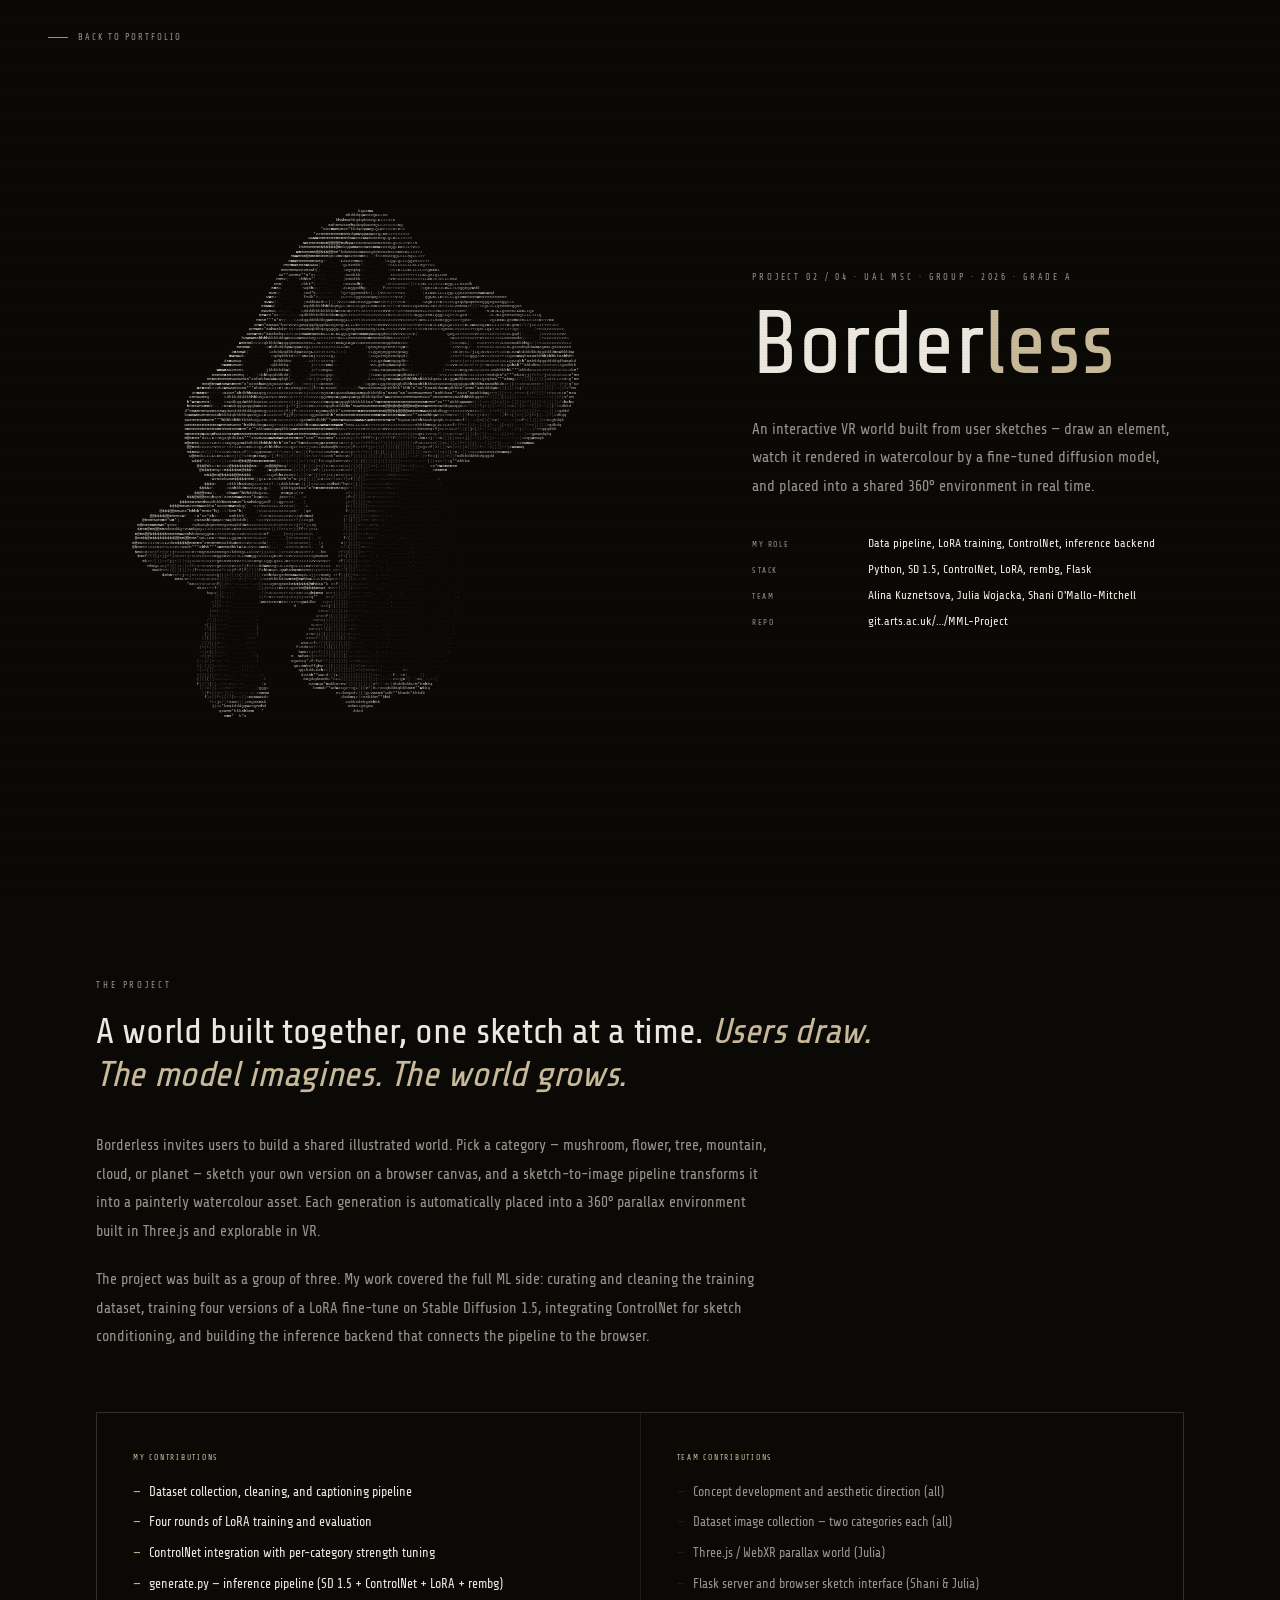
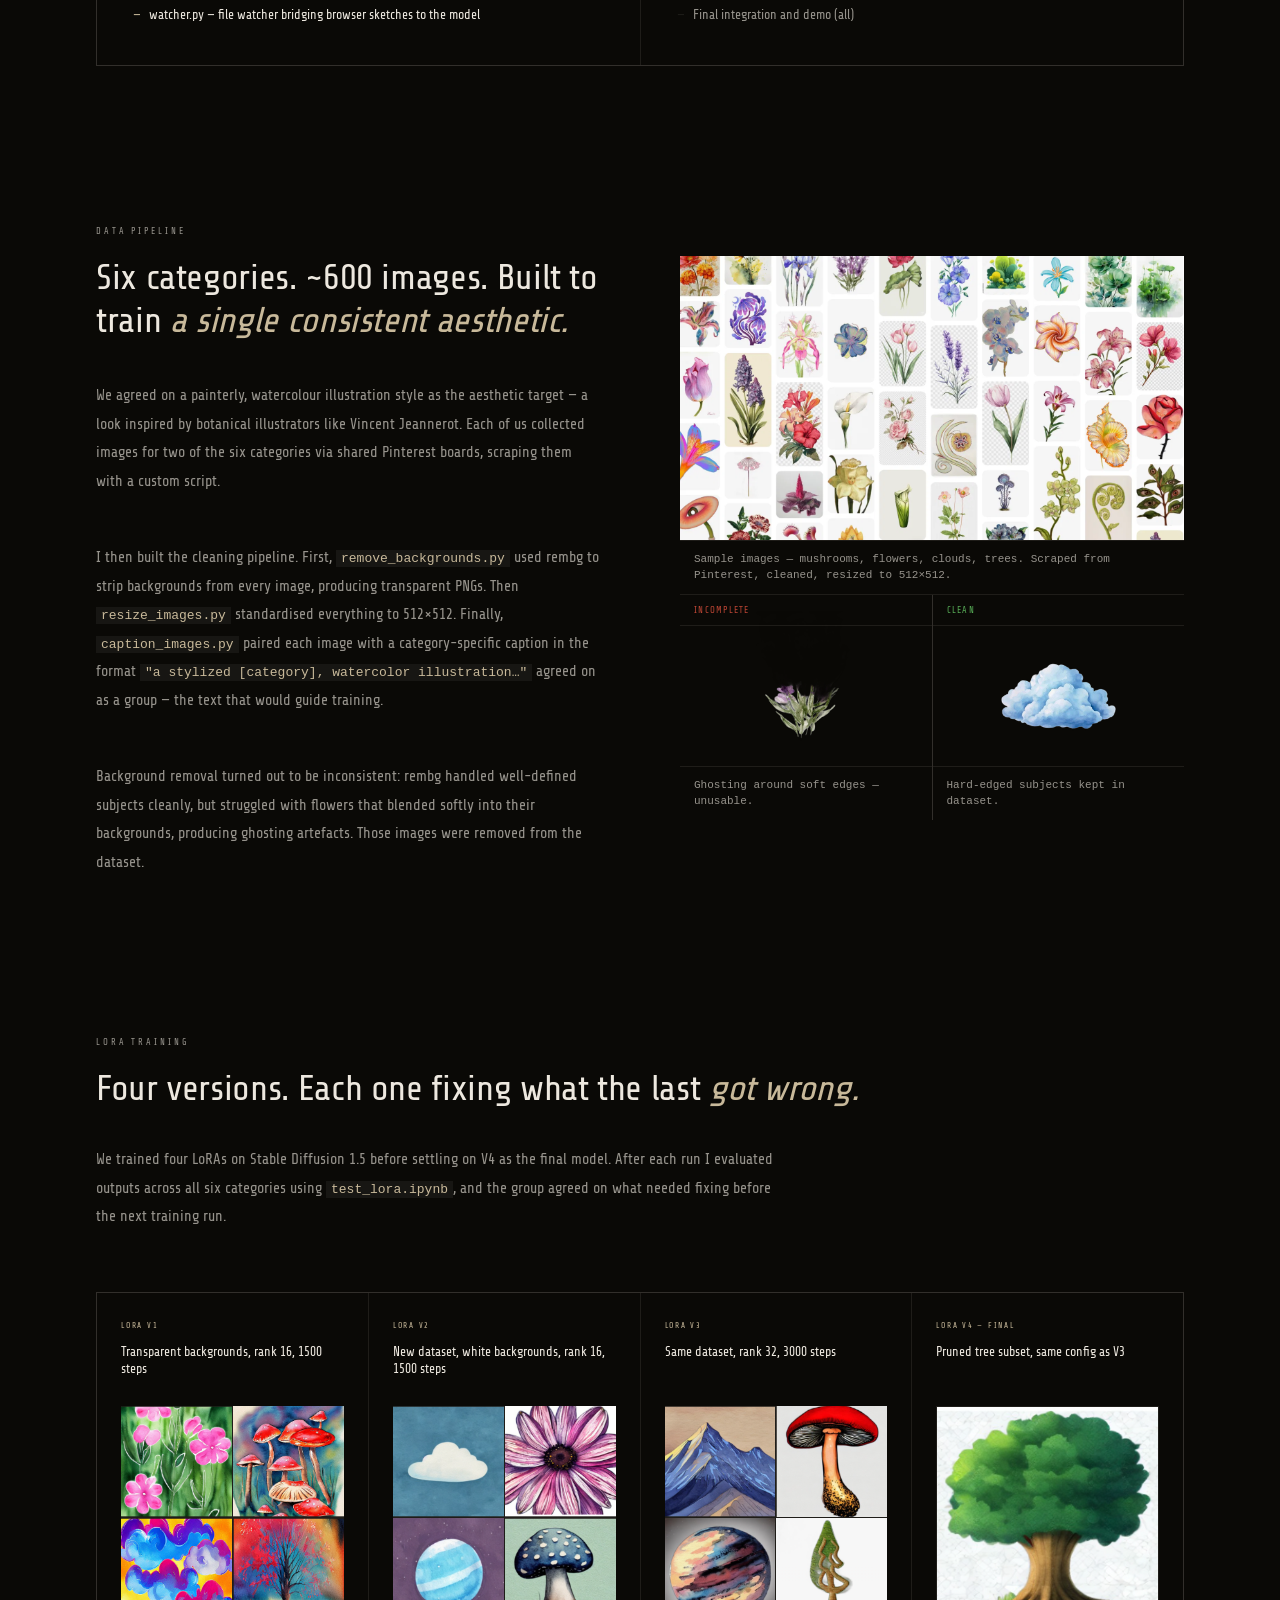
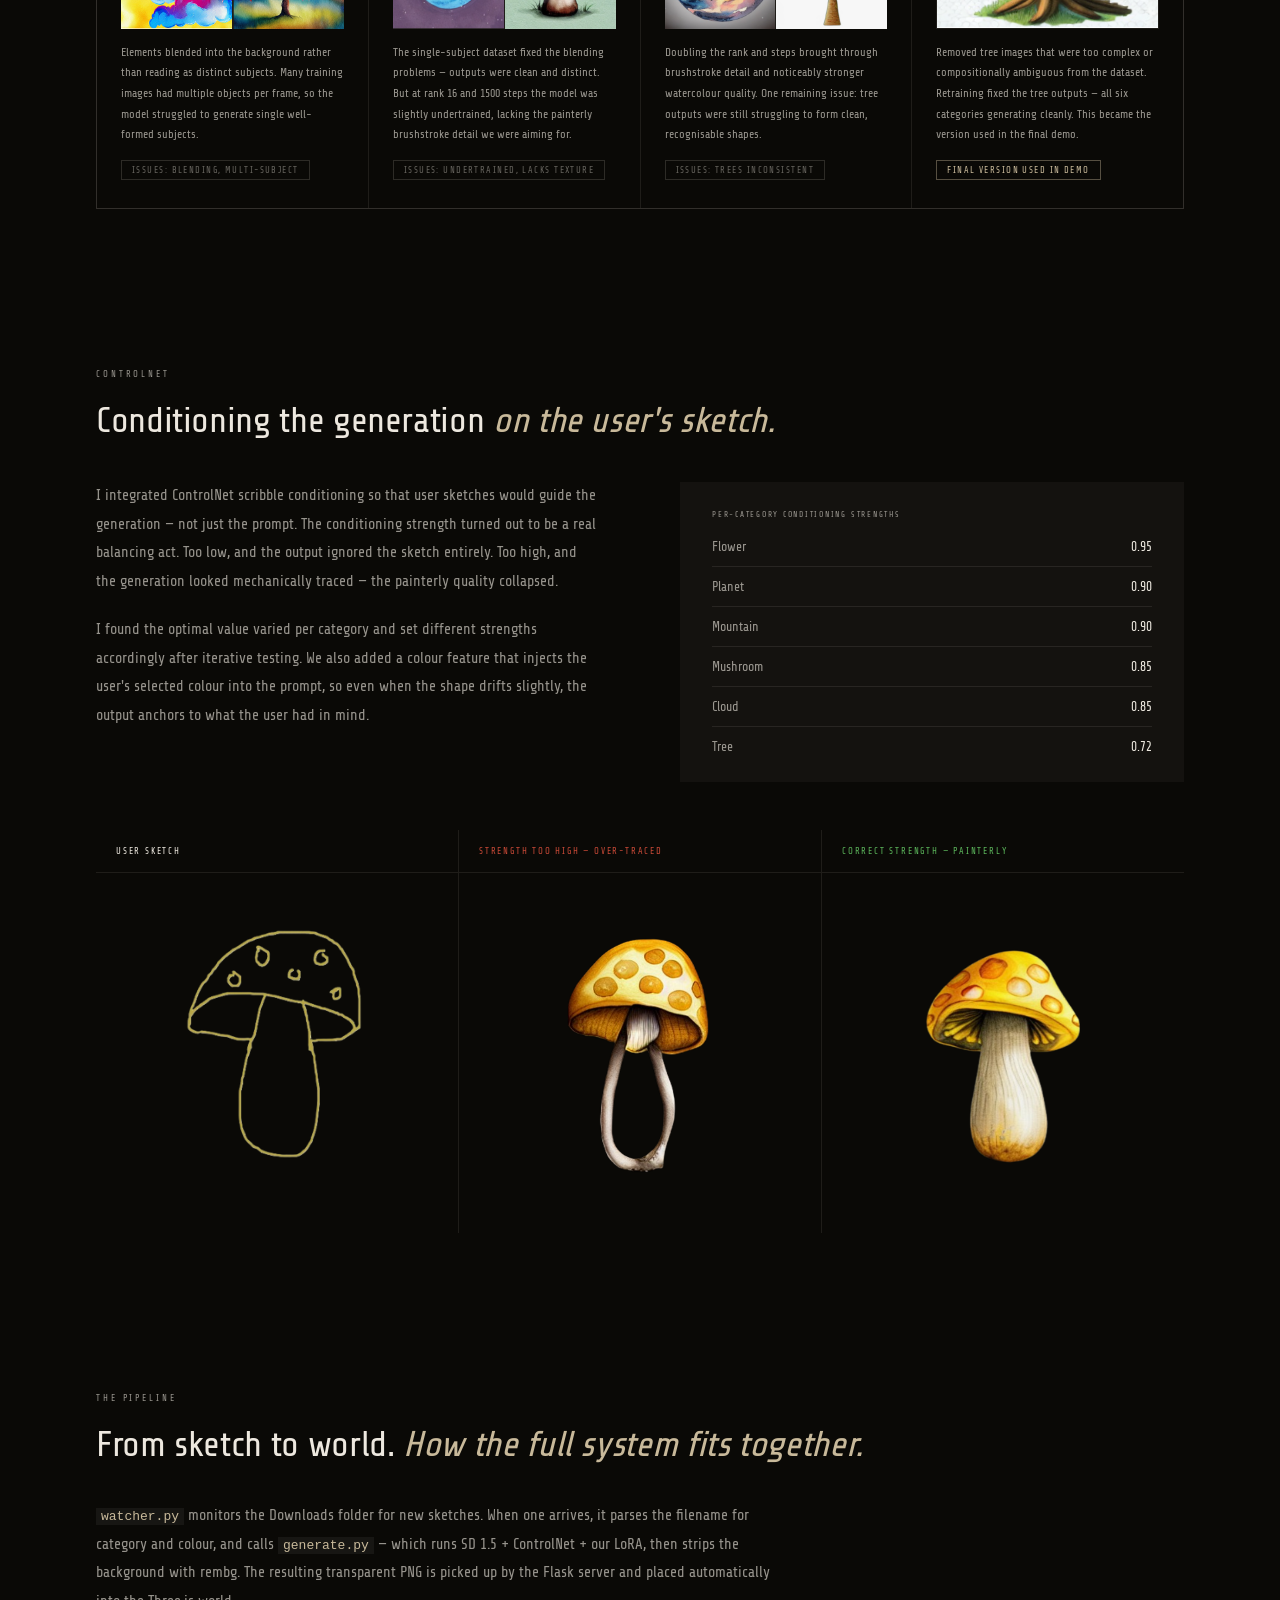
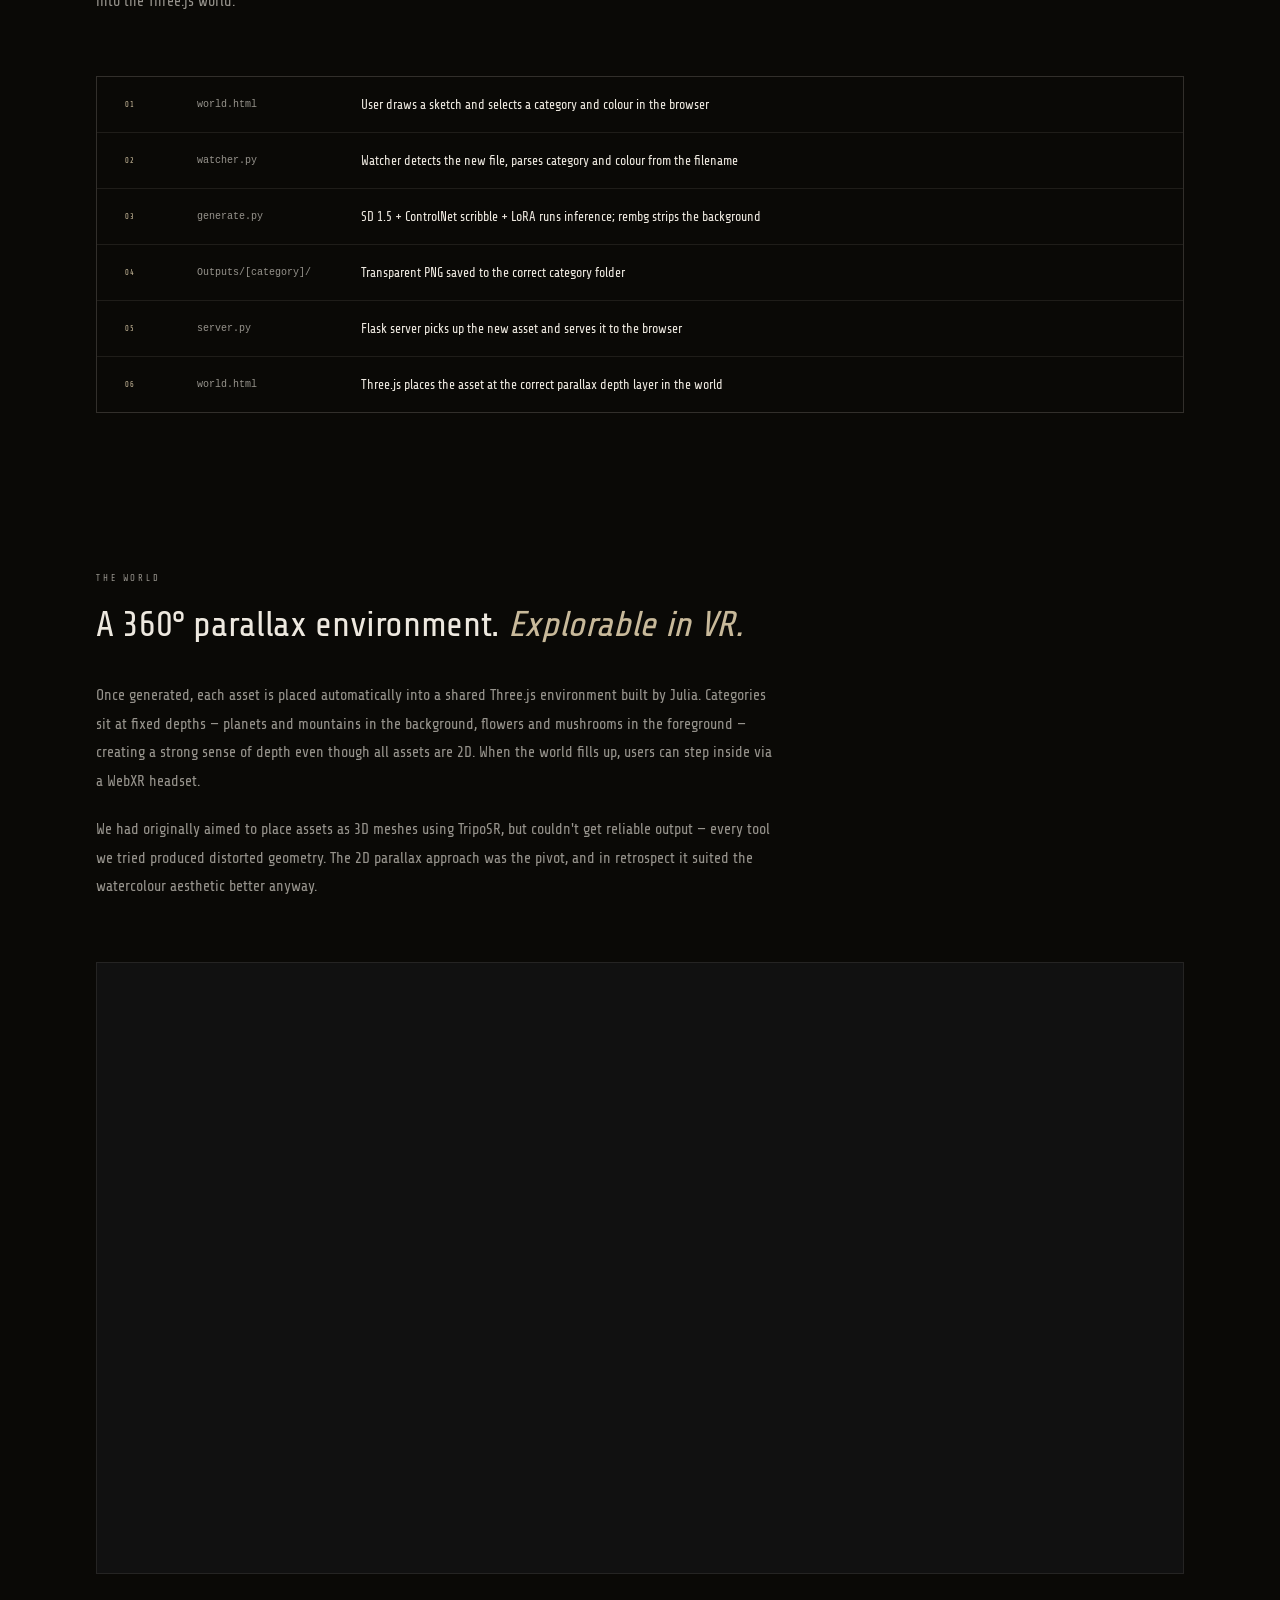
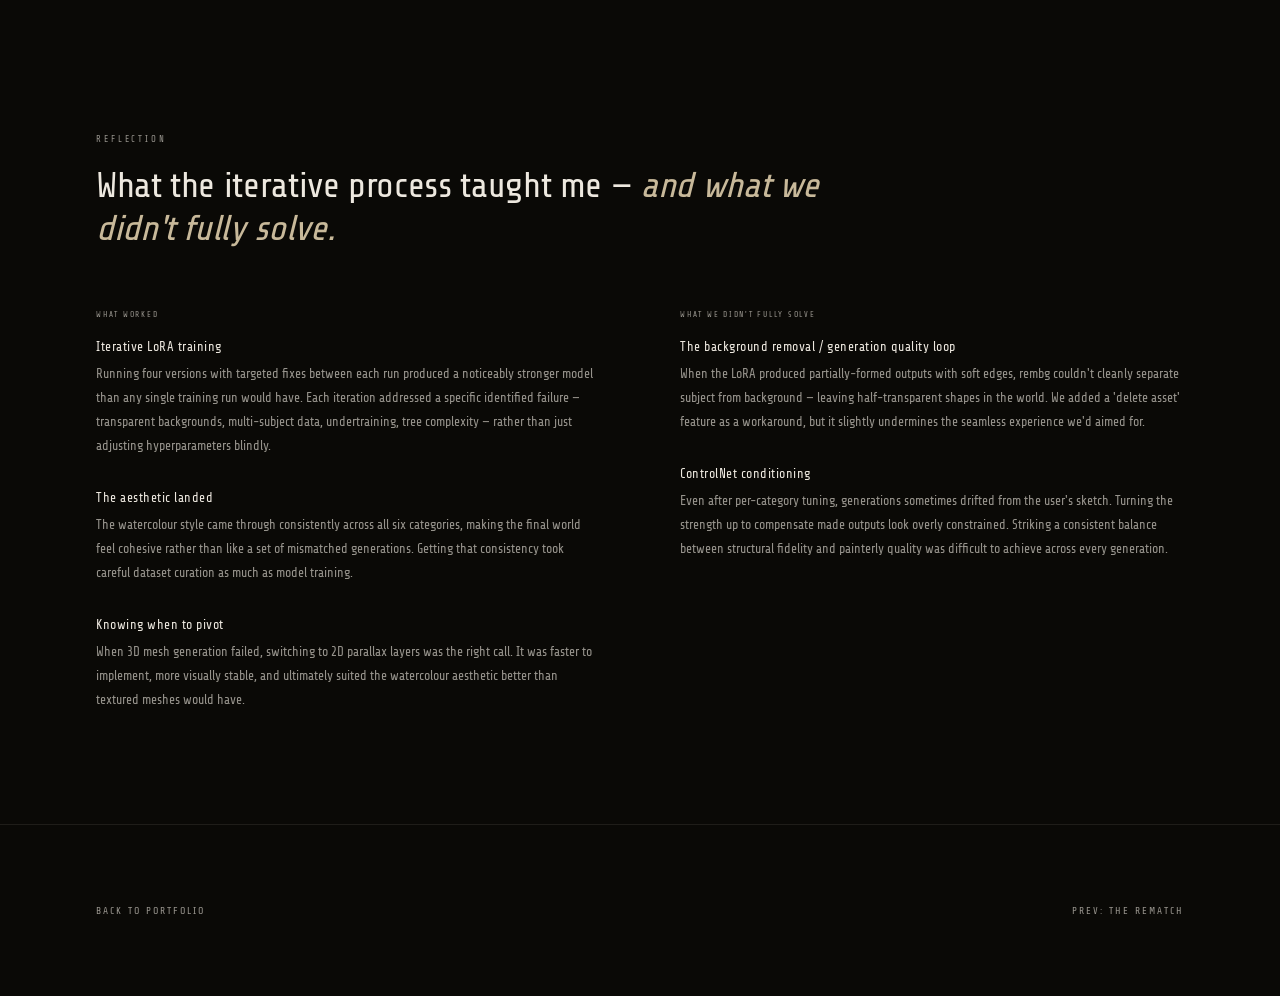
==== borderless/index.html @ 07818f17 "fix midjourney alignment" ====
<!doctype html>
<html lang="en">
<head>
<meta charset="utf-8"/>
<meta name="viewport" content="width=device-width, initial-scale=1"/>
<title>Borderless — Alina Kuznetsova</title>
<link href="https://fonts.googleapis.com/css2?family=Share+Tech&display=swap" rel="stylesheet">
<style>
*,*::before,*::after{box-sizing:border-box;margin:0;padding:0}
:root{
  --bg:#0a0906;--ink:#ede8df;--muted:rgba(237,232,223,0.62);
  --faint:rgba(237,232,223,0.09);--warm:#c8b99a;
  --sans:'Share Tech',sans-serif;--mono:'Courier New',monospace;
}
html,body{width:100%;background:var(--bg);color:var(--ink);font-family:var(--sans);overflow-x:hidden}
body::after{content:"";position:fixed;inset:0;background:repeating-linear-gradient(0deg,transparent,transparent 2px,rgba(0,0,0,0.018) 2px,rgba(0,0,0,0.018) 3px);pointer-events:none;z-index:9999}

a.back{position:fixed;top:32px;left:48px;z-index:100;font-size:9px;letter-spacing:0.22em;text-transform:uppercase;color:var(--muted);text-decoration:none;display:flex;align-items:center;gap:10px;transition:color 0.2s}
a.back::before{content:"";width:20px;height:1px;background:currentColor}
a.back:hover{color:var(--ink)}

/* HERO */
#hero{min-height:100vh;display:grid;grid-template-columns:55% 45%;align-items:center;position:relative;overflow:hidden}
#hero-visual{position:relative;height:100vh;display:flex;align-items:center;justify-content:center;overflow:hidden;-webkit-font-smoothing:none}
#world-wrap{position:relative;will-change:transform}
.ascii-layer{position:absolute;top:0;left:0;white-space:pre;font-family:'Courier New',monospace;font-size:4px;line-height:1.14;letter-spacing:0.02em;pointer-events:none;will-change:transform;-webkit-font-smoothing:none}
.ascii-layer:first-child{position:relative}
#hero-info{padding:0 64px 0 48px}
.eyebrow{font-size:9px;letter-spacing:0.32em;text-transform:uppercase;color:var(--muted);margin-bottom:20px}
#hero-info h1{font-size:clamp(52px,7vw,96px);font-weight:400;line-height:0.95;letter-spacing:-0.01em;margin-bottom:28px}
#hero-info h1 em{font-style:italic;color:var(--warm)}
.hero-sub{font-size:clamp(13px,1.2vw,16px);color:var(--muted);max-width:420px;line-height:1.85;margin-bottom:36px}
.hero-meta{display:flex;flex-direction:column;gap:12px}
.hero-meta-item{display:flex;gap:16px;align-items:baseline}
.hero-meta-label{font-size:8px;letter-spacing:0.2em;text-transform:uppercase;color:var(--muted);width:100px;flex-shrink:0}
.hero-meta-value{font-size:12px;color:var(--ink)}

/* SHARED */
.section{padding:80px 96px;max-width:1400px;margin:0 auto}
.divider{display:none}
.section-label{font-size:9px;letter-spacing:0.32em;text-transform:uppercase;color:var(--muted);margin-bottom:20px}
.section h2{font-size:clamp(24px,2.8vw,38px);font-weight:400;letter-spacing:-0.01em;line-height:1.2;margin-bottom:36px;max-width:800px}
.section h2 em{font-style:italic;color:var(--warm)}
.body-text{font-size:15px;line-height:1.9;color:var(--muted);max-width:680px}
.body-text p{margin-bottom:20px}
.body-text p:last-child{margin-bottom:0}
.divider{border:none;border-top:1px solid var(--faint);margin:0}

/* TWO COL */
.two-col{display:grid;grid-template-columns:1fr 1fr;gap:80px;align-items:start;margin-top:60px}
.two-col-wide{display:grid;grid-template-columns:3fr 2fr;gap:80px;align-items:start;margin-top:60px}

/* IMAGES */
.img-block{border:1px solid var(--faint)}
.img-block img{width:100%;display:block}
.img-caption{padding:14px 16px;font-size:11px;color:var(--muted);font-family:var(--mono);border-top:1px solid var(--faint);line-height:1.6}

/* ROLE SPLIT */
.role-split{display:grid;grid-template-columns:1fr 1fr;gap:1px;background:var(--faint);border:1px solid var(--faint);margin-top:60px}
.role-col{background:var(--bg);padding:40px 36px}
.role-col-label{font-size:8px;letter-spacing:0.22em;text-transform:uppercase;color:var(--warm);margin-bottom:20px}
.role-col ul{list-style:none;display:flex;flex-direction:column;gap:10px}
.role-col ul li{font-size:13px;color:var(--muted);line-height:1.6;padding-left:16px;position:relative}
.role-col ul li::before{content:"—";position:absolute;left:0;color:var(--faint)}
.role-col.mine ul li{color:var(--ink)}
.role-col.mine ul li::before{color:var(--warm)}

/* LORA ITERATION CARDS */
.lora-grid{display:grid;grid-template-columns:1fr 1fr;gap:1px;background:var(--faint);border:1px solid var(--faint);margin-top:60px}
.lora-card{background:var(--bg);padding:36px 32px;display:flex;flex-direction:column;gap:16px}
.lora-version{font-size:8px;letter-spacing:0.22em;text-transform:uppercase;color:var(--warm)}
.lora-card h3{font-size:15px;font-weight:400;color:var(--ink);line-height:1.3}
.lora-card p{font-size:12.5px;line-height:1.8;color:var(--muted)}
code{font-family:var(--mono);font-size:13px;background:rgba(237,232,223,0.06);padding:1px 5px;color:var(--warm)}
.lora-card .lora-img{border:1px solid var(--faint);margin-top:4px}
.lora-card .lora-img img{width:100%;display:block}
.lora-tag{display:inline-block;font-size:9px;letter-spacing:0.16em;text-transform:uppercase;padding:4px 10px;border:1px solid;margin-top:4px;align-self:flex-start}
.lora-tag.bad{color:rgba(237,232,223,0.4);border-color:rgba(237,232,223,0.15)}
.lora-tag.good{color:var(--warm);border-color:rgba(200,185,154,0.4)}

/* BEFORE/AFTER */
.before-after{display:grid;grid-template-columns:1fr 1fr;gap:1px;background:var(--faint);border:1px solid var(--faint);margin-top:60px}
.ba-cell{background:var(--bg);padding:0;display:flex;flex-direction:column}
.ba-label{padding:16px 20px;font-size:9px;letter-spacing:0.2em;text-transform:uppercase;border-bottom:1px solid var(--faint)}
.ba-label.bad{color:rgba(237,232,223,0.35)}
.ba-label.good{color:var(--warm)}
.ba-img{flex:1;display:flex;align-items:center;justify-content:center;padding:32px;min-height:260px}
.ba-img img{max-width:100%;max-height:220px;object-fit:contain;display:block}
.ba-caption{padding:14px 20px;font-size:11px;color:var(--muted);font-family:var(--mono);border-top:1px solid var(--faint)}

/* SKETCH → OUTPUT */
.sketch-flow{display:grid;grid-template-columns:1fr auto 1fr;gap:0;align-items:center;margin-top:60px;border:1px solid var(--faint)}
.sketch-cell{padding:0;display:flex;flex-direction:column}
.sketch-cell-label{padding:16px 20px;font-size:9px;letter-spacing:0.2em;text-transform:uppercase;color:var(--muted);border-bottom:1px solid var(--faint)}
.sketch-cell-img{display:flex;align-items:center;justify-content:center;padding:40px;min-height:300px;background:var(--bg)}
.sketch-cell-img img{max-width:100%;max-height:240px;object-fit:contain;display:block}
.sketch-arrow{padding:40px 20px;font-size:18px;color:var(--faint);font-family:var(--mono);border-left:1px solid var(--faint);border-right:1px solid var(--faint);display:flex;align-items:center;justify-content:center;align-self:stretch}

/* VIDEO */
.video-wrap{aspect-ratio:16/9;background:#111;border:1px solid var(--faint);display:flex;align-items:center;justify-content:center}
.video-wrap iframe{width:100%;height:100%;border:none;display:block}
.video-placeholder{text-align:center}
.video-placeholder p{font-size:10px;letter-spacing:0.14em;text-transform:uppercase;color:var(--muted);margin-top:12px}
.play-icon{width:44px;height:44px;border:1px solid var(--muted);border-radius:50%;display:flex;align-items:center;justify-content:center;margin:0 auto}
.video-link{display:inline-flex;align-items:center;gap:8px;margin-top:14px;font-size:9px;letter-spacing:0.18em;text-transform:uppercase;color:var(--warm);text-decoration:none;border-bottom:1px solid rgba(200,185,154,0.3);padding-bottom:2px}
.video-link:hover{border-color:var(--warm)}

/* REFLECTION */
.reflection-grid{display:grid;grid-template-columns:1fr 1fr;gap:80px;align-items:start;margin-top:60px}
.reflection-col-label{font-size:8px;letter-spacing:0.22em;text-transform:uppercase;color:var(--muted);margin-bottom:20px}
.reflection-item{margin-bottom:32px}
.reflection-item h4{font-size:13px;font-weight:400;color:var(--ink);margin-bottom:8px;letter-spacing:0.04em}
.reflection-item p{font-size:13px;line-height:1.85;color:var(--muted)}

/* FOOTER */
.proj-footer{padding:80px 96px;border-top:1px solid var(--faint);display:flex;justify-content:space-between;align-items:center;flex-wrap:wrap;gap:24px;max-width:1400px;margin:0 auto}
.proj-footer a{font-size:10px;letter-spacing:0.2em;text-transform:uppercase;color:var(--muted);text-decoration:none;transition:color 0.2s}
.proj-footer a:hover{color:var(--ink)}

/* FLOATING ASSETS */
.world-assets{position:relative;width:100%;min-height:320px;margin-top:60px;border:1px solid var(--faint);overflow:hidden;background:rgba(237,232,223,0.02)}
.world-assets img{position:absolute;object-fit:contain}

@media(max-width:1000px){
  #hero{grid-template-columns:1fr}
  #hero-visual{height:55vh}
  #hero-info,.section,.proj-footer{padding-left:32px;padding-right:32px}
  .two-col,.two-col-wide,.role-split,.lora-grid,.before-after,.reflection-grid{grid-template-columns:1fr}
  .sketch-flow{grid-template-columns:1fr}
  .sketch-arrow{border-left:none;border-right:none;border-top:1px solid var(--faint);border-bottom:1px solid var(--faint);padding:20px 40px}
}
</style>
</head>
<body>

<a class="back" href="../index.html#borderless">Back to portfolio</a>

<!-- HERO -->
<section id="hero">
  <div id="hero-visual">
    <div id="world-wrap"></div>
  </div>
  <div id="hero-info">
    <div class="eyebrow">Project 02 / 04 · UAL MSc · Group · 2026 · Grade A</div>
    <h1>Border<span style="color:var(--warm)">less</span></h1>
    <p class="hero-sub">An interactive VR world built from user sketches — draw an element, watch it rendered in watercolour by a fine-tuned diffusion model, and placed into a shared 360° environment in real time.</p>
    <div class="hero-meta">
      <div class="hero-meta-item"><span class="hero-meta-label">My role</span><span class="hero-meta-value">Data pipeline, LoRA training, ControlNet, inference backend</span></div>
      <div class="hero-meta-item"><span class="hero-meta-label">Stack</span><span class="hero-meta-value">Python, SD 1.5, ControlNet, LoRA, rembg, Flask</span></div>
      <div class="hero-meta-item"><span class="hero-meta-label">Team</span><span class="hero-meta-value">Alina Kuznetsova, Julia Wojacka, Shani O'Mallo-Mitchell</span></div>
      <div class="hero-meta-item"><span class="hero-meta-label">Repo</span><span class="hero-meta-value"><a href="https://git.arts.ac.uk/a-kuznetsova0620251/MML-Project" target="_blank" style="color:var(--ink);text-decoration:none;">git.arts.ac.uk/…/MML-Project</a></span></div>
    </div>
  </div>
</section>

<hr class="divider"/>

<!-- CONCEPT + ROLE -->
<section class="section">
  <div class="section-label">The Project</div>
  <h2>A world built together, one sketch at a time. <em>Users draw. The model imagines. The world grows.</em></h2>
  <div class="body-text">
    <p>Borderless invites users to build a shared illustrated world. Pick a category — mushroom, flower, tree, mountain, cloud, or planet — sketch your own version on a browser canvas, and a sketch-to-image pipeline transforms it into a painterly watercolour asset. Each generation is automatically placed into a 360° parallax environment built in Three.js and explorable in VR.</p>
    <p>The project was built as a group of three. My work covered the full ML side: curating and cleaning the training dataset, training four versions of a LoRA fine-tune on Stable Diffusion 1.5, integrating ControlNet for sketch conditioning, and building the inference backend that connects the pipeline to the browser.</p>
  </div>
  <div class="role-split">
    <div class="role-col mine">
      <div class="role-col-label">My contributions</div>
      <ul>
        <li>Dataset collection, cleaning, and captioning pipeline</li>
        <li>Four rounds of LoRA training and evaluation</li>
        <li>ControlNet integration with per-category strength tuning</li>
        <li>generate.py — inference pipeline (SD 1.5 + ControlNet + LoRA + rembg)</li>
        <li>watcher.py — file watcher bridging browser sketches to the model</li>
      </ul>
    </div>
    <div class="role-col">
      <div class="role-col-label">Team contributions</div>
      <ul>
        <li>Concept development and aesthetic direction (all)</li>
        <li>Dataset image collection — two categories each (all)</li>
        <li>Three.js / WebXR parallax world (Julia)</li>
        <li>Flask server and browser sketch interface (Shani & Julia)</li>
        <li>Final integration and demo (all)</li>
      </ul>
    </div>
  </div>
</section>

<hr class="divider"/>

<!-- DATA PIPELINE -->
<section class="section">
  <div class="section-label">Data Pipeline</div>
  <div style="display:grid;grid-template-columns:1fr 1fr;gap:80px;align-items:start;margin-top:20px;">
    <div style="display:flex;flex-direction:column;gap:40px;">
      <h2 style="margin-bottom:0;">Six categories. ~600 images. Built to train <em>a single consistent aesthetic.</em></h2>
      <div class="body-text" style="display:flex;flex-direction:column;gap:48px;">
        <p style="margin:0;">We agreed on a painterly, watercolour illustration style as the aesthetic target — a look inspired by botanical illustrators like Vincent Jeannerot. Each of us collected images for two of the six categories via shared Pinterest boards, scraping them with a custom script.</p>
        <p style="margin:0;">I then built the cleaning pipeline. First, <code>remove_backgrounds.py</code> used rembg to strip backgrounds from every image, producing transparent PNGs. Then <code>resize_images.py</code> standardised everything to 512×512. Finally, <code>caption_images.py</code> paired each image with a category-specific caption in the format <code>"a stylized [category], watercolor illustration…"</code> agreed on as a group — the text that would guide training.</p>
        <p style="margin:0;">Background removal turned out to be inconsistent: rembg handled well-defined subjects cleanly, but struggled with flowers that blended softly into their backgrounds, producing ghosting artefacts. Those images were removed from the dataset.</p>
      </div>
    </div>
    <div style="display:flex;flex-direction:column;gap:1px;background:var(--faint);">
      <img src="images/dataset-grid.jpg" style="width:100%;display:block;"/>
      <div style="padding:10px 14px;font-size:11px;color:var(--muted);font-family:var(--mono);line-height:1.5;background:var(--bg);">Sample images — mushrooms, flowers, clouds, trees. Scraped from Pinterest, cleaned, resized to 512×512.</div>
      <div style="display:grid;grid-template-columns:1fr 1fr;gap:1px;background:var(--faint);">
        <div style="background:var(--bg);display:flex;flex-direction:column;">
          <div style="padding:10px 14px;font-size:9px;letter-spacing:0.14em;text-transform:uppercase;color:rgba(220,80,60,0.85);border-bottom:1px solid var(--faint);">Incomplete</div>
          <div style="display:flex;align-items:flex-start;justify-content:center;padding:4px;height:140px;">
            <img src="images/rembg-bad-1.png" style="max-width:100%;max-height:100%;object-fit:contain;display:block;margin-top:-20px;"/>
          </div>
          <div style="padding:10px 14px;font-size:11px;color:var(--muted);font-family:var(--mono);line-height:1.5;border-top:1px solid var(--faint);">Ghosting around soft edges — unusable.</div>
        </div>
        <div style="background:var(--bg);display:flex;flex-direction:column;">
          <div style="padding:10px 14px;font-size:9px;letter-spacing:0.14em;text-transform:uppercase;color:rgba(100,200,100,0.85);border-bottom:1px solid var(--faint);">Clean</div>
          <div style="display:flex;align-items:flex-start;justify-content:center;padding:4px;height:140px;">
            <img src="images/rembg-good-1.png" style="max-width:100%;max-height:100%;object-fit:contain;display:block;"/>
          </div>
          <div style="padding:10px 14px;font-size:11px;color:var(--muted);font-family:var(--mono);line-height:1.5;border-top:1px solid var(--faint);">Hard-edged subjects kept in dataset.</div>
        </div>
      </div>
    </div>
  </div>
</section>

<hr class="divider"/>

<!-- LORA ITERATIONS -->
<section class="section">
  <div class="section-label">LoRA Training</div>
  <h2>Four versions. Each one fixing what the last <em>got wrong.</em></h2>
  <div class="body-text">
    <p>We trained four LoRAs on Stable Diffusion 1.5 before settling on V4 as the final model. After each run I evaluated outputs across all six categories using <code>test_lora.ipynb</code>, and the group agreed on what needed fixing before the next training run.</p>
  </div>

  <div style="display:grid;grid-template-columns:repeat(4,1fr);gap:1px;background:var(--faint);border:1px solid var(--faint);margin-top:60px;align-items:stretch;">

    <div style="background:var(--bg);padding:28px 24px;display:flex;flex-direction:column;gap:14px;">
      <div style="font-size:8px;letter-spacing:0.22em;text-transform:uppercase;color:var(--warm);">LoRA V1</div>
      <div style="font-size:13px;font-weight:400;color:var(--ink);line-height:1.3;min-height:48px;">Transparent backgrounds, rank 16, 1500 steps</div>
      <div style="display:grid;grid-template-columns:1fr 1fr;gap:1px;background:var(--faint);">
        <img src="images/lora-v1-1.png" style="width:100%;aspect-ratio:1;object-fit:cover;display:block;"/>
        <img src="images/lora-v1-2.png" style="width:100%;aspect-ratio:1;object-fit:cover;display:block;"/>
        <img src="images/lora-v1-3.png" style="width:100%;aspect-ratio:1;object-fit:cover;display:block;"/>
        <img src="images/lora-v1-4.png" style="width:100%;aspect-ratio:1;object-fit:cover;display:block;"/>
      </div>
      <p style="font-size:11.5px;line-height:1.8;color:var(--muted);flex:1;">Elements blended into the background rather than reading as distinct subjects. Many training images had multiple objects per frame, so the model struggled to generate single well-formed subjects.</p>
      <span class="lora-tag bad" style="margin-top:auto;">Issues: blending, multi-subject</span>
    </div>

    <div style="background:var(--bg);padding:28px 24px;display:flex;flex-direction:column;gap:14px;">
      <div style="font-size:8px;letter-spacing:0.22em;text-transform:uppercase;color:var(--warm);">LoRA V2</div>
      <div style="font-size:13px;font-weight:400;color:var(--ink);line-height:1.3;min-height:48px;">New dataset, white backgrounds, rank 16, 1500 steps</div>
      <div style="display:grid;grid-template-columns:1fr 1fr;gap:1px;background:var(--faint);">
        <img src="images/lora-v2-1.png" style="width:100%;aspect-ratio:1;object-fit:cover;display:block;"/>
        <img src="images/lora-v2-2.png" style="width:100%;aspect-ratio:1;object-fit:cover;display:block;"/>
        <img src="images/lora-v2-3.png" style="width:100%;aspect-ratio:1;object-fit:cover;display:block;"/>
        <img src="images/lora-v2-4.png" style="width:100%;aspect-ratio:1;object-fit:cover;display:block;"/>
      </div>
      <p style="font-size:11.5px;line-height:1.8;color:var(--muted);flex:1;">The single-subject dataset fixed the blending problems — outputs were clean and distinct. But at rank 16 and 1500 steps the model was slightly undertrained, lacking the painterly brushstroke detail we were aiming for.</p>
      <span class="lora-tag bad" style="margin-top:auto;">Issues: undertrained, lacks texture</span>
    </div>

    <div style="background:var(--bg);padding:28px 24px;display:flex;flex-direction:column;gap:14px;">
      <div style="font-size:8px;letter-spacing:0.22em;text-transform:uppercase;color:var(--warm);">LoRA V3</div>
      <div style="font-size:13px;font-weight:400;color:var(--ink);line-height:1.3;min-height:48px;">Same dataset, rank 32, 3000 steps</div>
      <div style="display:grid;grid-template-columns:1fr 1fr;gap:1px;background:var(--faint);">
        <img src="images/lora-v3-1.png" style="width:100%;aspect-ratio:1;object-fit:cover;display:block;"/>
        <img src="images/lora-v3-2.png" style="width:100%;aspect-ratio:1;object-fit:cover;display:block;"/>
        <img src="images/lora-v3-3.png" style="width:100%;aspect-ratio:1;object-fit:cover;display:block;"/>
        <img src="images/lora-v3-4.png" style="width:100%;aspect-ratio:1;object-fit:cover;display:block;"/>
      </div>
      <p style="font-size:11.5px;line-height:1.8;color:var(--muted);flex:1;">Doubling the rank and steps brought through brushstroke detail and noticeably stronger watercolour quality. One remaining issue: tree outputs were still struggling to form clean, recognisable shapes.</p>
      <span class="lora-tag bad" style="margin-top:auto;">Issues: trees inconsistent</span>
    </div>

    <div style="background:var(--bg);padding:28px 24px;display:flex;flex-direction:column;gap:14px;">
      <div style="font-size:8px;letter-spacing:0.22em;text-transform:uppercase;color:var(--warm);">LoRA V4 — Final</div>
      <div style="font-size:13px;font-weight:400;color:var(--ink);line-height:1.3;min-height:48px;">Pruned tree subset, same config as V3</div>
      <div style="display:flex;align-items:center;justify-content:center;border:1px solid var(--faint);aspect-ratio:1;">
        <img src="images/lora-v4-1.png" style="width:100%;height:100%;object-fit:cover;display:block;"/>
      </div>
      <p style="font-size:11.5px;line-height:1.8;color:var(--muted);flex:1;">Removed tree images that were too complex or compositionally ambiguous from the dataset. Retraining fixed the tree outputs — all six categories generating cleanly. This became the version used in the final demo.</p>
      <span class="lora-tag good" style="margin-top:auto;">Final version used in demo</span>
    </div>

  </div>
</section>

<hr class="divider"/>

<!-- CONTROLNET -->
<section class="section">
  <div class="section-label">ControlNet</div>
  <h2>Conditioning the generation <em>on the user's sketch.</em></h2>

  <div class="two-col" style="margin-top:40px;align-items:start;">
    <div class="body-text">
      <p>I integrated ControlNet scribble conditioning so that user sketches would guide the generation — not just the prompt. The conditioning strength turned out to be a real balancing act. Too low, and the output ignored the sketch entirely. Too high, and the generation looked mechanically traced — the painterly quality collapsed.</p>
      <p>I found the optimal value varied per category and set different strengths accordingly after iterative testing. We also added a colour feature that injects the user's selected colour into the prompt, so even when the shape drifts slightly, the output anchors to what the user had in mind.</p>
    </div>
    <div style="background:rgba(237,232,223,0.04);padding:28px 32px;">
      <div style="font-size:8px;letter-spacing:0.22em;text-transform:uppercase;color:var(--muted);margin-bottom:20px;">Per-category conditioning strengths</div>
      <div style="display:flex;flex-direction:column;gap:12px;">
        <div style="display:grid;grid-template-columns:1fr auto;border-bottom:1px solid var(--faint);padding-bottom:12px;">
          <span style="font-size:13px;color:var(--muted);">Flower</span><span style="font-size:13px;color:var(--ink);">0.95</span>
        </div>
        <div style="display:grid;grid-template-columns:1fr auto;border-bottom:1px solid var(--faint);padding-bottom:12px;">
          <span style="font-size:13px;color:var(--muted);">Planet</span><span style="font-size:13px;color:var(--ink);">0.90</span>
        </div>
        <div style="display:grid;grid-template-columns:1fr auto;border-bottom:1px solid var(--faint);padding-bottom:12px;">
          <span style="font-size:13px;color:var(--muted);">Mountain</span><span style="font-size:13px;color:var(--ink);">0.90</span>
        </div>
        <div style="display:grid;grid-template-columns:1fr auto;border-bottom:1px solid var(--faint);padding-bottom:12px;">
          <span style="font-size:13px;color:var(--muted);">Mushroom</span><span style="font-size:13px;color:var(--ink);">0.85</span>
        </div>
        <div style="display:grid;grid-template-columns:1fr auto;border-bottom:1px solid var(--faint);padding-bottom:12px;">
          <span style="font-size:13px;color:var(--muted);">Cloud</span><span style="font-size:13px;color:var(--ink);">0.85</span>
        </div>
        <div style="display:grid;grid-template-columns:1fr auto;">
          <span style="font-size:13px;color:var(--muted);">Tree</span><span style="font-size:13px;color:var(--ink);">0.72</span>
        </div>
      </div>
    </div>
      </div>
    </div>
  </div>

  <div style="display:grid;grid-template-columns:repeat(3,1fr);gap:1px;background:var(--faint);margin-top:48px;">
    <div style="background:var(--bg);display:flex;flex-direction:column;">
      <div style="padding:16px 20px;font-size:9px;letter-spacing:0.2em;text-transform:uppercase;color:var(--ink);border-bottom:1px solid var(--faint);">User sketch</div>
      <div style="display:flex;align-items:center;justify-content:center;padding:40px;flex:1;">
        <img src="images/controlnet-sketch.png" style="width:100%;max-height:280px;object-fit:contain;"/>
      </div>
    </div>
    <div style="background:var(--bg);display:flex;flex-direction:column;">
      <div style="padding:16px 20px;font-size:9px;letter-spacing:0.2em;text-transform:uppercase;color:rgba(220,80,60,0.9);border-bottom:1px solid var(--faint);">Strength too high — over-traced</div>
      <div style="display:flex;align-items:center;justify-content:center;padding:40px;flex:1;">
        <img src="images/controlnet-too-high.png" style="width:100%;max-height:280px;object-fit:contain;"/>
      </div>
    </div>
    <div style="background:var(--bg);display:flex;flex-direction:column;">
      <div style="padding:16px 20px;font-size:9px;letter-spacing:0.2em;text-transform:uppercase;color:rgba(100,200,100,0.9);border-bottom:1px solid var(--faint);">Correct strength — painterly</div>
      <div style="display:flex;align-items:center;justify-content:center;padding:40px;flex:1;">
        <img src="images/controlnet-good.png" style="width:100%;max-height:280px;object-fit:contain;"/>
      </div>
    </div>
  </div>
</section>

<hr class="divider"/>

<!-- PIPELINE -->
<section class="section">
  <div class="section-label">The Pipeline</div>
  <h2>From sketch to world. <em>How the full system fits together.</em></h2>
  <div class="body-text">
    <p><code>watcher.py</code> monitors the Downloads folder for new sketches. When one arrives, it parses the filename for category and colour, and calls <code>generate.py</code> — which runs SD 1.5 + ControlNet + our LoRA, then strips the background with rembg. The resulting transparent PNG is picked up by the Flask server and placed automatically into the Three.js world.</p>
  </div>
  <div style="margin-top:60px;display:flex;flex-direction:column;gap:1px;background:var(--faint);border:1px solid var(--faint);">
    <div style="display:grid;grid-template-columns:48px 140px 1fr;background:var(--bg);padding:20px 28px;align-items:center;gap:24px;">
      <span style="font-size:8px;letter-spacing:0.18em;text-transform:uppercase;color:var(--warm);">01</span>
      <span style="font-size:10px;color:var(--muted);font-family:var(--mono);">world.html</span>
      <span style="font-size:13px;color:var(--ink);">User draws a sketch and selects a category and colour in the browser</span>
    </div>
    <div style="display:grid;grid-template-columns:48px 140px 1fr;background:var(--bg);padding:20px 28px;align-items:center;gap:24px;">
      <span style="font-size:8px;letter-spacing:0.18em;text-transform:uppercase;color:var(--warm);">02</span>
      <span style="font-size:10px;color:var(--muted);font-family:var(--mono);">watcher.py</span>
      <span style="font-size:13px;color:var(--ink);">Watcher detects the new file, parses category and colour from the filename</span>
    </div>
    <div style="display:grid;grid-template-columns:48px 140px 1fr;background:var(--bg);padding:20px 28px;align-items:center;gap:24px;">
      <span style="font-size:8px;letter-spacing:0.18em;text-transform:uppercase;color:var(--warm);">03</span>
      <span style="font-size:10px;color:var(--muted);font-family:var(--mono);">generate.py</span>
      <span style="font-size:13px;color:var(--ink);">SD 1.5 + ControlNet scribble + LoRA runs inference; rembg strips the background</span>
    </div>
    <div style="display:grid;grid-template-columns:48px 140px 1fr;background:var(--bg);padding:20px 28px;align-items:center;gap:24px;">
      <span style="font-size:8px;letter-spacing:0.18em;text-transform:uppercase;color:var(--warm);">04</span>
      <span style="font-size:10px;color:var(--muted);font-family:var(--mono);">Outputs/[category]/</span>
      <span style="font-size:13px;color:var(--ink);">Transparent PNG saved to the correct category folder</span>
    </div>
    <div style="display:grid;grid-template-columns:48px 140px 1fr;background:var(--bg);padding:20px 28px;align-items:center;gap:24px;">
      <span style="font-size:8px;letter-spacing:0.18em;text-transform:uppercase;color:var(--warm);">05</span>
      <span style="font-size:10px;color:var(--muted);font-family:var(--mono);">server.py</span>
      <span style="font-size:13px;color:var(--ink);">Flask server picks up the new asset and serves it to the browser</span>
    </div>
    <div style="display:grid;grid-template-columns:48px 140px 1fr;background:var(--bg);padding:20px 28px;align-items:center;gap:24px;">
      <span style="font-size:8px;letter-spacing:0.18em;text-transform:uppercase;color:var(--warm);">06</span>
      <span style="font-size:10px;color:var(--muted);font-family:var(--mono);">world.html</span>
      <span style="font-size:13px;color:var(--ink);">Three.js places the asset at the correct parallax depth layer in the world</span>
    </div>
  </div>
</section>

<hr class="divider"/>

<!-- THE WORLD -->
<section class="section">
  <div class="section-label">The World</div>
  <h2>A 360° parallax environment. <em>Explorable in VR.</em></h2>
  <div class="body-text">
    <p>Once generated, each asset is placed automatically into a shared Three.js environment built by Julia. Categories sit at fixed depths — planets and mountains in the background, flowers and mushrooms in the foreground — creating a strong sense of depth even though all assets are 2D. When the world fills up, users can step inside via a WebXR headset.</p>
    <p>We had originally aimed to place assets as 3D meshes using TripoSR, but couldn't get reliable output — every tool we tried produced distorted geometry. The 2D parallax approach was the pivot, and in retrospect it suited the watercolour aesthetic better anyway.</p>
  </div>
  <div class="video-wrap" style="margin-top:60px;padding:0;overflow:hidden;">
    <iframe width="100%" height="100%" src="https://www.youtube.com/embed/UGnjwAQh8FY?modestbranding=1&rel=0&showinfo=0" title="Borderless — Demo" frameborder="0" allow="accelerometer; autoplay; clipboard-write; encrypted-media; gyroscope; picture-in-picture" allowfullscreen style="display:block;"></iframe>
  </div>
</section>

<hr class="divider"/>

<!-- REFLECTION -->
<section class="section">
  <div class="section-label">Reflection</div>
  <h2>What the iterative process taught me — <em>and what we didn't fully solve.</em></h2>
  <div class="reflection-grid">
    <div>
      <div class="reflection-col-label">What worked</div>
      <div class="reflection-item">
        <h4>Iterative LoRA training</h4>
        <p>Running four versions with targeted fixes between each run produced a noticeably stronger model than any single training run would have. Each iteration addressed a specific identified failure — transparent backgrounds, multi-subject data, undertraining, tree complexity — rather than just adjusting hyperparameters blindly.</p>
      </div>
      <div class="reflection-item">
        <h4>The aesthetic landed</h4>
        <p>The watercolour style came through consistently across all six categories, making the final world feel cohesive rather than like a set of mismatched generations. Getting that consistency took careful dataset curation as much as model training.</p>
      </div>
      <div class="reflection-item">
        <h4>Knowing when to pivot</h4>
        <p>When 3D mesh generation failed, switching to 2D parallax layers was the right call. It was faster to implement, more visually stable, and ultimately suited the watercolour aesthetic better than textured meshes would have.</p>
      </div>
    </div>
    <div>
      <div class="reflection-col-label">What we didn't fully solve</div>
      <div class="reflection-item">
        <h4>The background removal / generation quality loop</h4>
        <p>When the LoRA produced partially-formed outputs with soft edges, rembg couldn't cleanly separate subject from background — leaving half-transparent shapes in the world. We added a 'delete asset' feature as a workaround, but it slightly undermines the seamless experience we'd aimed for.</p>
      </div>
      <div class="reflection-item">
        <h4>ControlNet conditioning</h4>
        <p>Even after per-category tuning, generations sometimes drifted from the user's sketch. Turning the strength up to compensate made outputs look overly constrained. Striking a consistent balance between structural fidelity and painterly quality was difficult to achieve across every generation.</p>
      </div>
    </div>
  </div>
</section>

<div class="proj-footer">
  <a href="../index.html#borderless">Back to portfolio</a>
  <a href="../rematch/index.html">Prev: The Rematch</a>
</div>

<script>
(function() {
  var NUM_LAYERS = 10;
  var RAMP = " .-_,:;~=+<>[]{}()|/tfjrxnuvzXYJCLQ0Zmwqdbkha*#MW8%B@$";
  var R = RAMP.length;
  var OPACITIES = [0.14,0.22,0.30,0.40,0.50,0.60,0.70,0.80,0.90,1.0];
  var PX = [0.4,0.9,1.6,2.5,3.6,5.0,6.6,8.4,10.5,13.0];
  var PY = [0.3,0.6,1.1,1.7,2.4,3.3,4.4,5.6,7.0,8.8];
  var wrap = document.getElementById('world-wrap');
  var layerEls = [];
  for(var i=0;i<NUM_LAYERS;i++){
    var pre=document.createElement('pre');
    pre.className='ascii-layer';
    pre.style.color='rgba(237,232,223,'+OPACITIES[i]+')';
    pre.style.zIndex=i;
    wrap.appendChild(pre);
    layerEls.push(pre);
  }
  var off=document.createElement('canvas');
  off.style.display='none'; document.body.appendChild(off);
  var img=new Image(); img.crossOrigin='anonymous';
  img.onload=function(){
    setTimeout(function(){
      var col=document.getElementById('hero-visual');
      var CW=4*0.601, CH=4*1.14;
      var imgA=img.width/img.height;
      var ROWS=Math.round(col.clientHeight*0.94/CH);
      var COLS=Math.round(ROWS*imgA*(CH/CW));
      var maxC=Math.round(col.clientWidth*0.94/CW);
      if(COLS>maxC){COLS=maxC;ROWS=Math.round(COLS/imgA*(CW/CH));}
      off.width=COLS; off.height=ROWS;
      var ctx=off.getContext('2d');
      ctx.drawImage(img,0,0,COLS,ROWS);
      var data=ctx.getImageData(0,0,COLS,ROWS).data;
      var raw=[];
      for(var i=0;i<data.length;i+=4){
        var r=data[i],g=data[i+1],b=data[i+2],a=data[i+3];
        if(a<30||(r>240&&g>240&&b>240)){raw.push(-1);continue;}
        var lum=(0.299*r+0.587*g+0.114*b)/255;
        var lv=1-lum;
        raw.push(lv<0.04?-1:Math.pow(lv,0.85));
      }
      var valid=raw.filter(function(v){return v>=0;}).sort(function(a,b){return a-b;});
      var lo=valid[Math.floor(valid.length*0.005)];
      var hi=valid[Math.floor(valid.length*0.995)];
      var norm=raw.map(function(v){return v<0?-1:Math.max(0,Math.min(1,(v-lo)/(hi-lo)));});
      var bw=1/NUM_LAYERS;
      for(var li=0;li<NUM_LAYERS;li++){
        var mn=li*bw,mx=mn+bw+0.012,out='';
        for(var row=0;row<ROWS;row++){
          for(var c=0;c<COLS;c++){
            var d=norm[row*COLS+c];
            out+=(d>=0&&d>=mn&&d<mx)?RAMP[Math.min(Math.floor(d*R),R-1)]:' ';
          }
          out+='\n';
        }
        layerEls[li].textContent=out;
      }
      var tx=0,ty=0,cx=0,cy=0;
      window.addEventListener('mousemove',function(e){
        tx=(e.clientX/window.innerWidth-0.5)*2;
        ty=(e.clientY/window.innerHeight-0.5)*2;
      });
      (function tick(){
        cx+=(tx-cx)*0.055; cy+=(ty-cy)*0.055;
        wrap.style.transform='perspective(1000px) rotateY('+(cx*8)+'deg) rotateX('+(-cy*5)+'deg)';
        for(var i=0;i<NUM_LAYERS;i++)
          layerEls[i].style.transform='translate('+(cx*-PX[i]*0.7)+'px,'+(cy*-PY[i]*0.7)+'px)';
        requestAnimationFrame(tick);
      })();
    },100);
  };
  // Replace with a good hero image — ideally a generated asset or VR world still
  img.src='../images/mush.webp';
})();
</script>
</body>
</html>
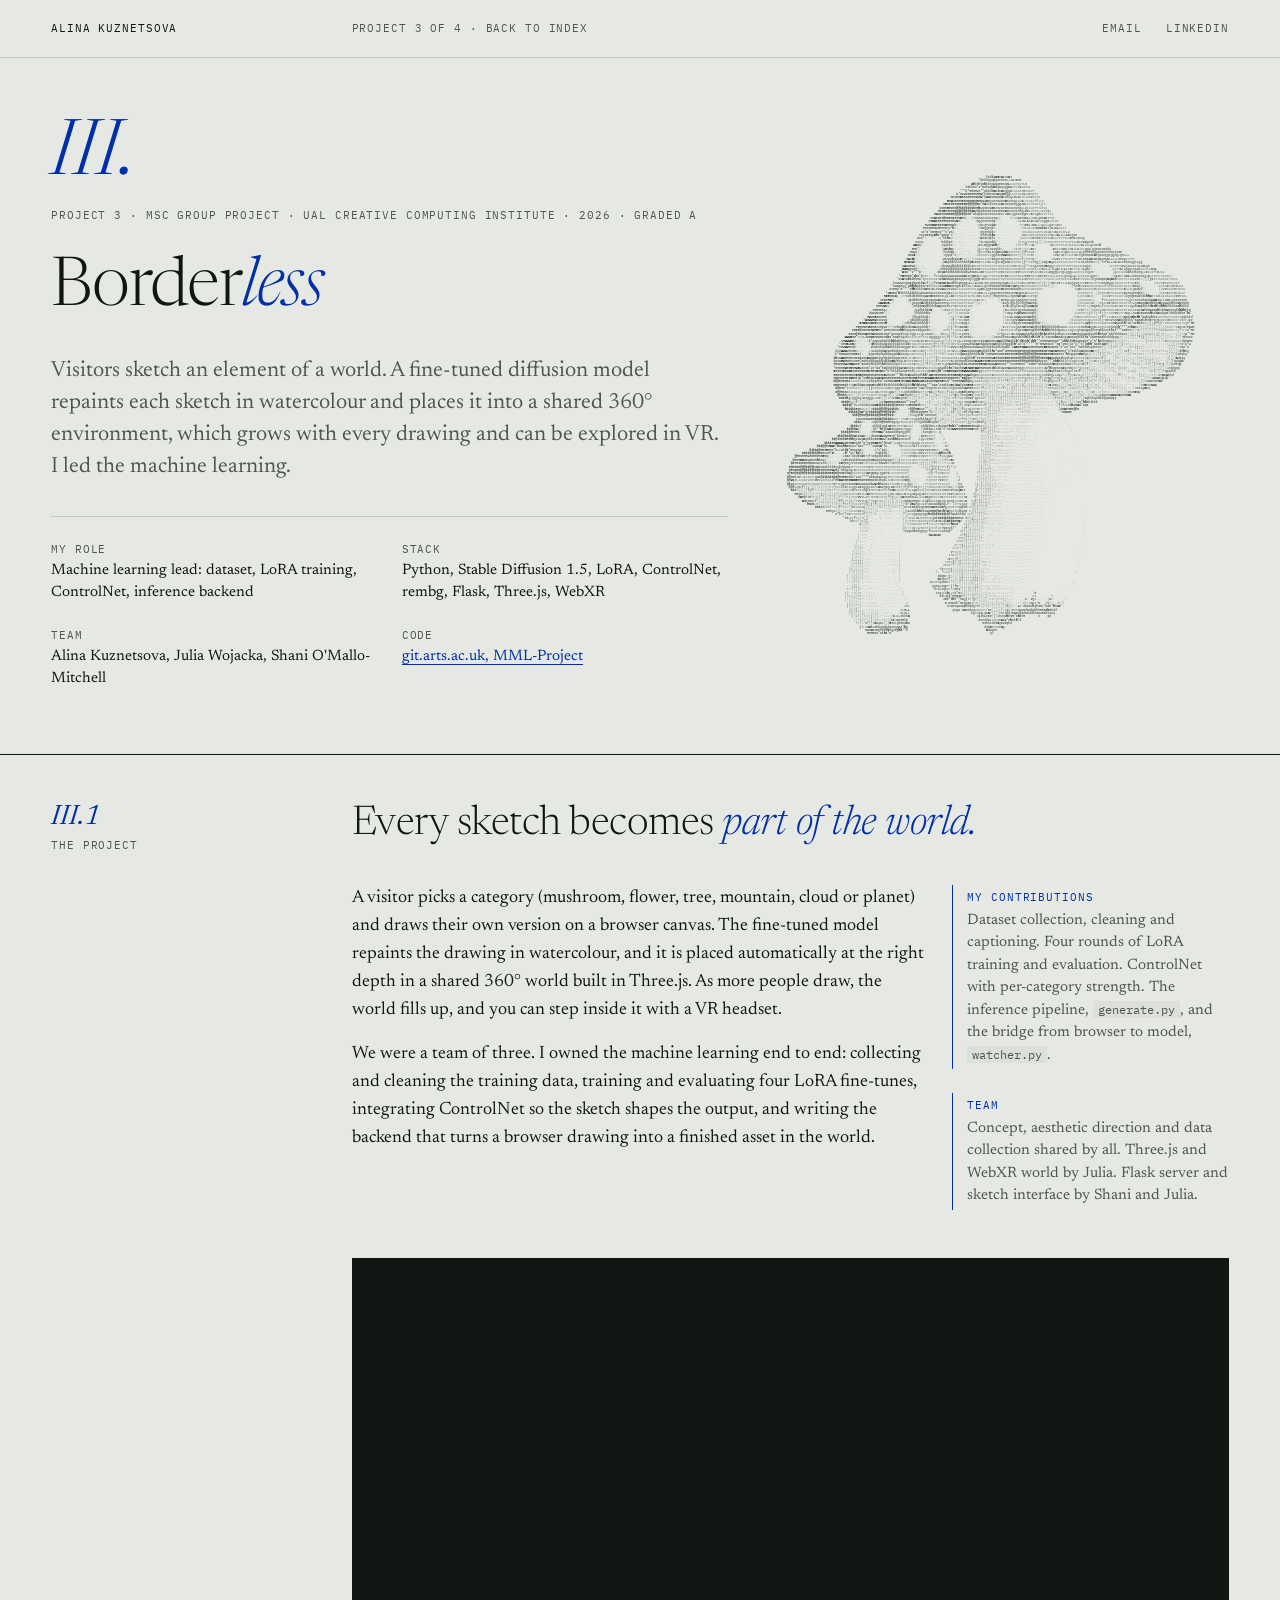
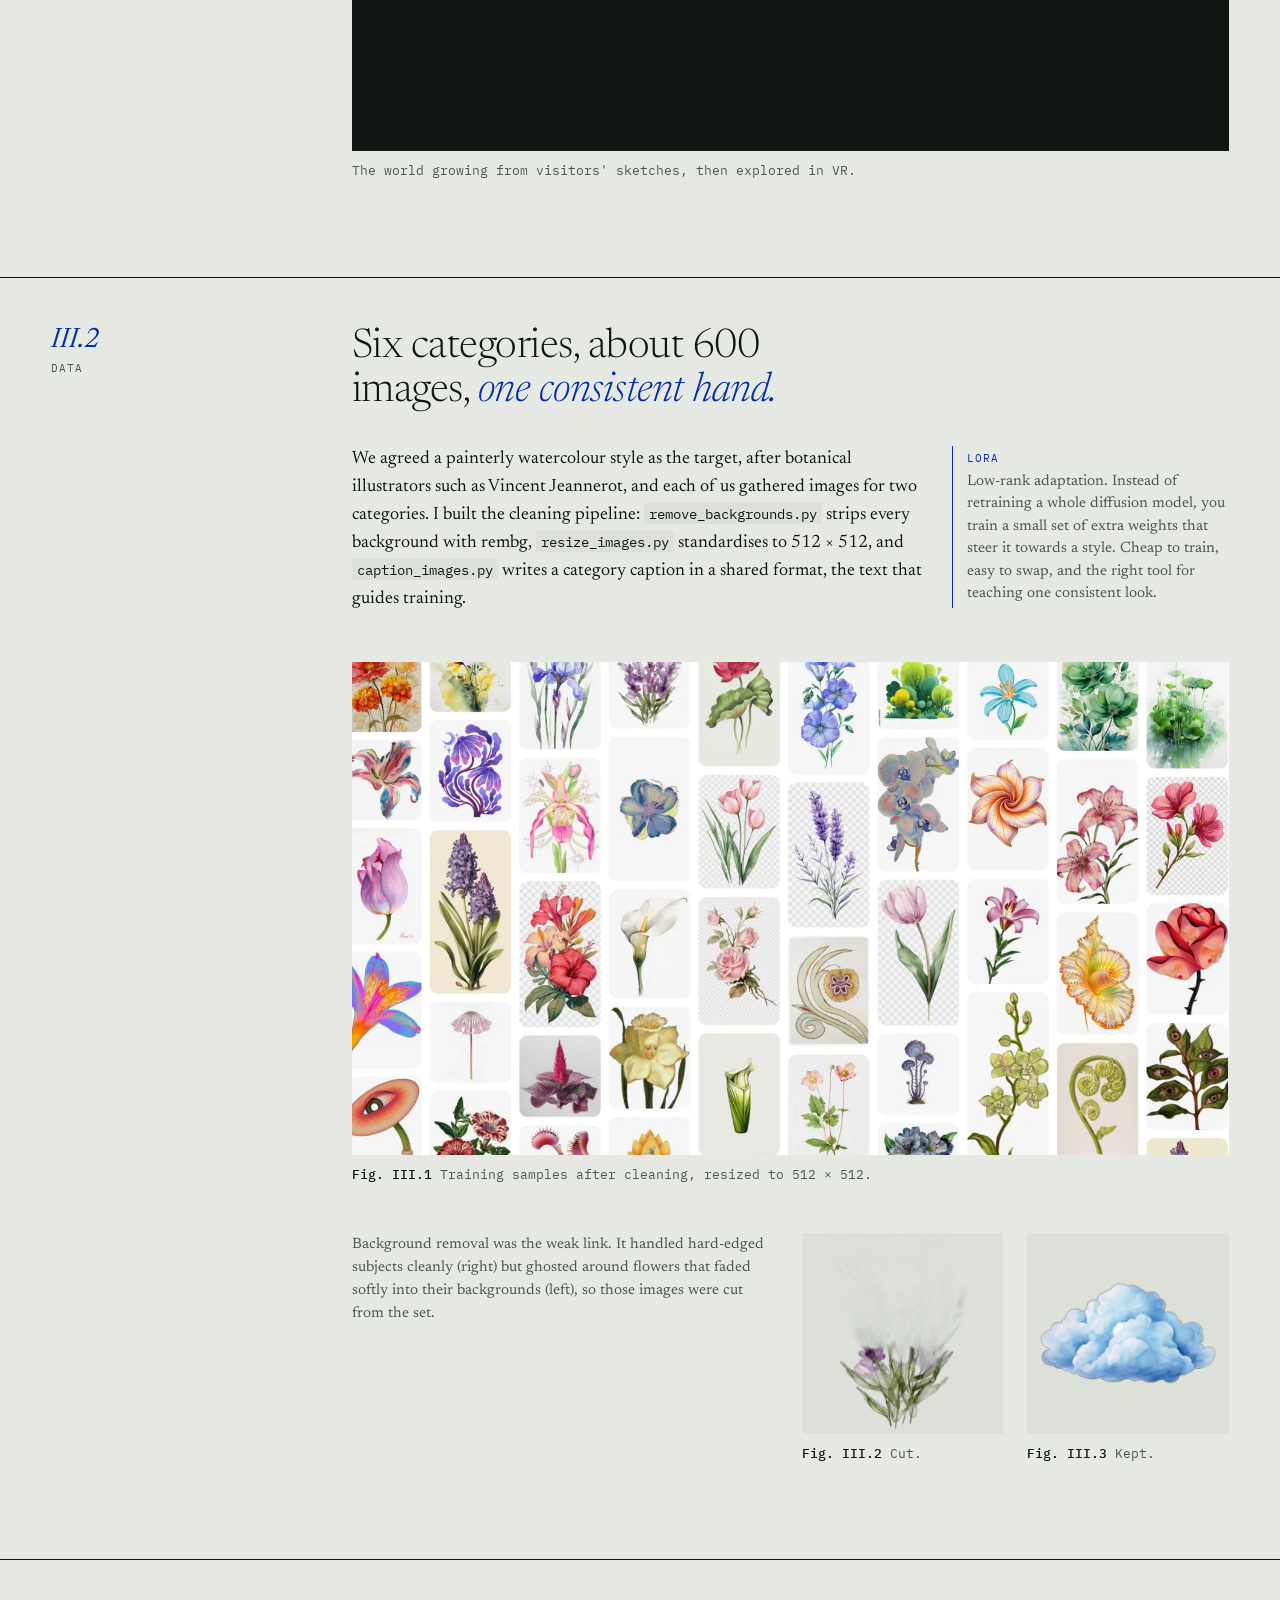
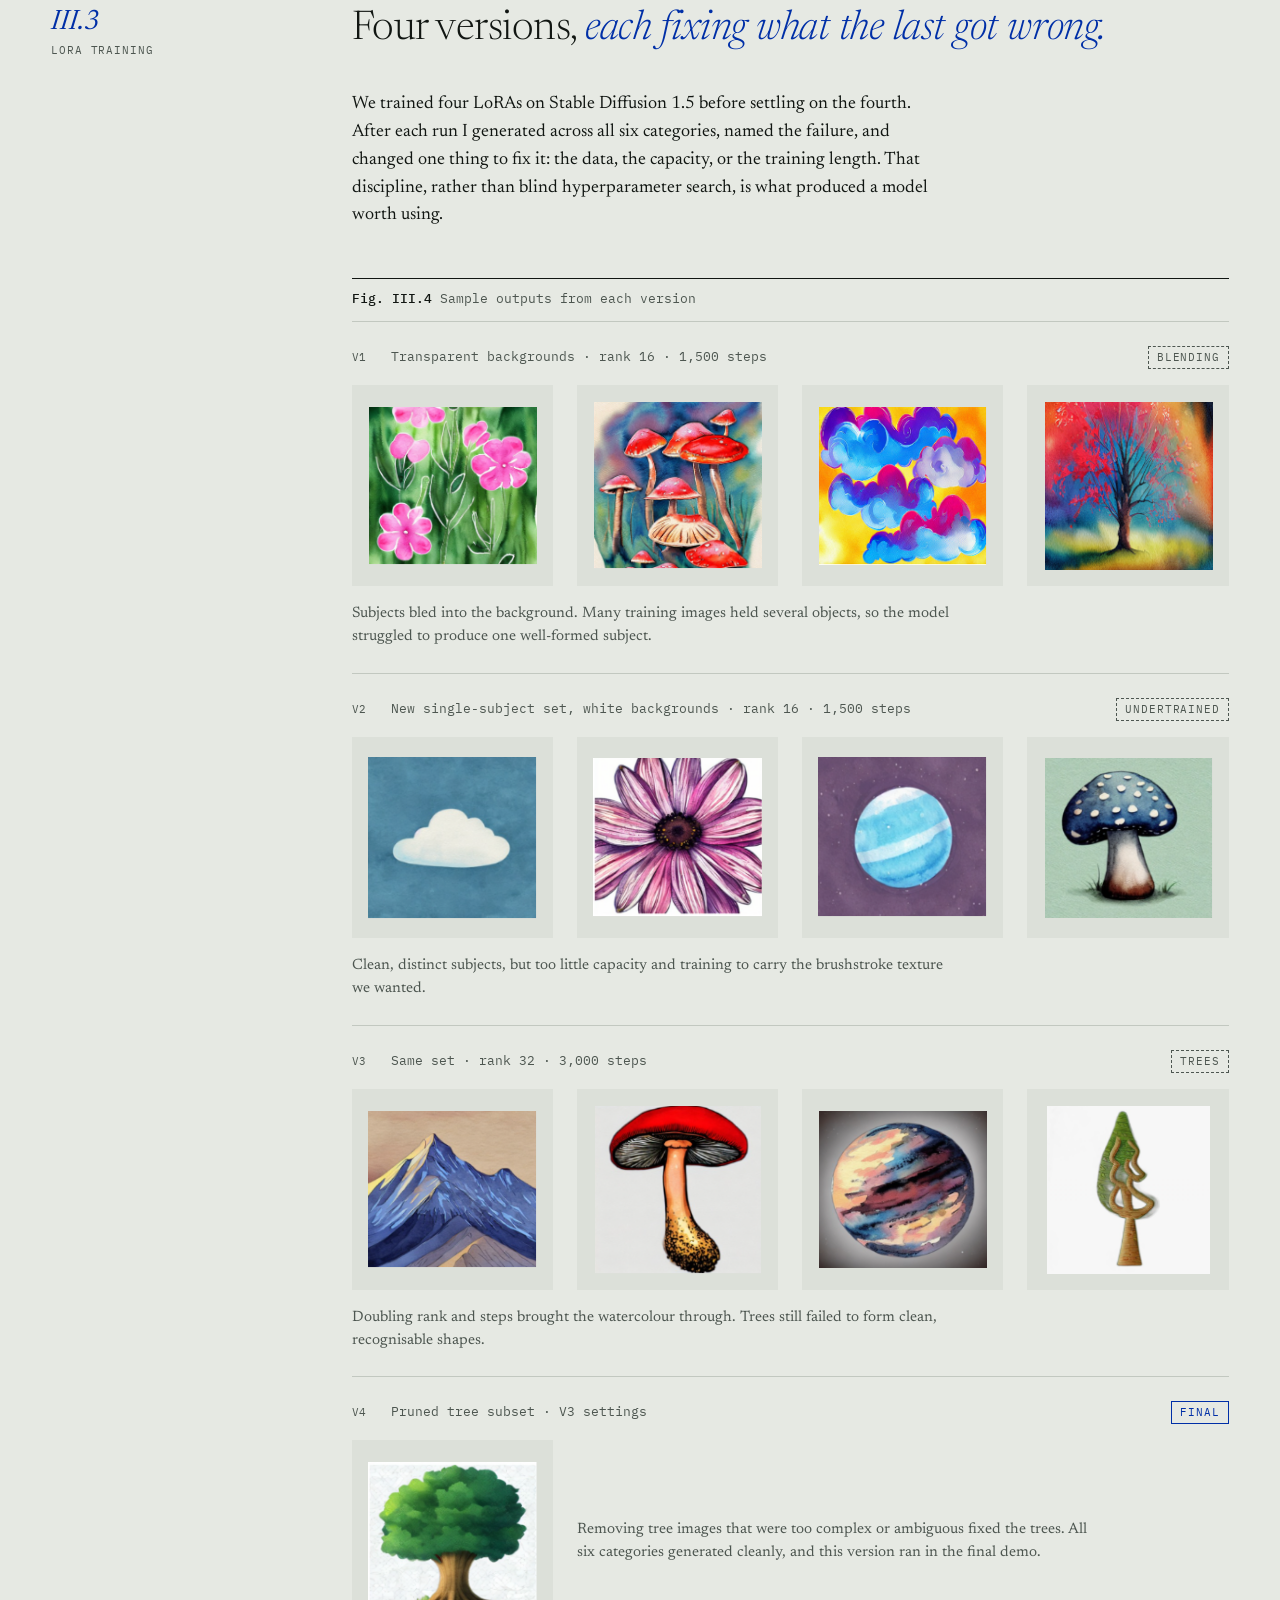
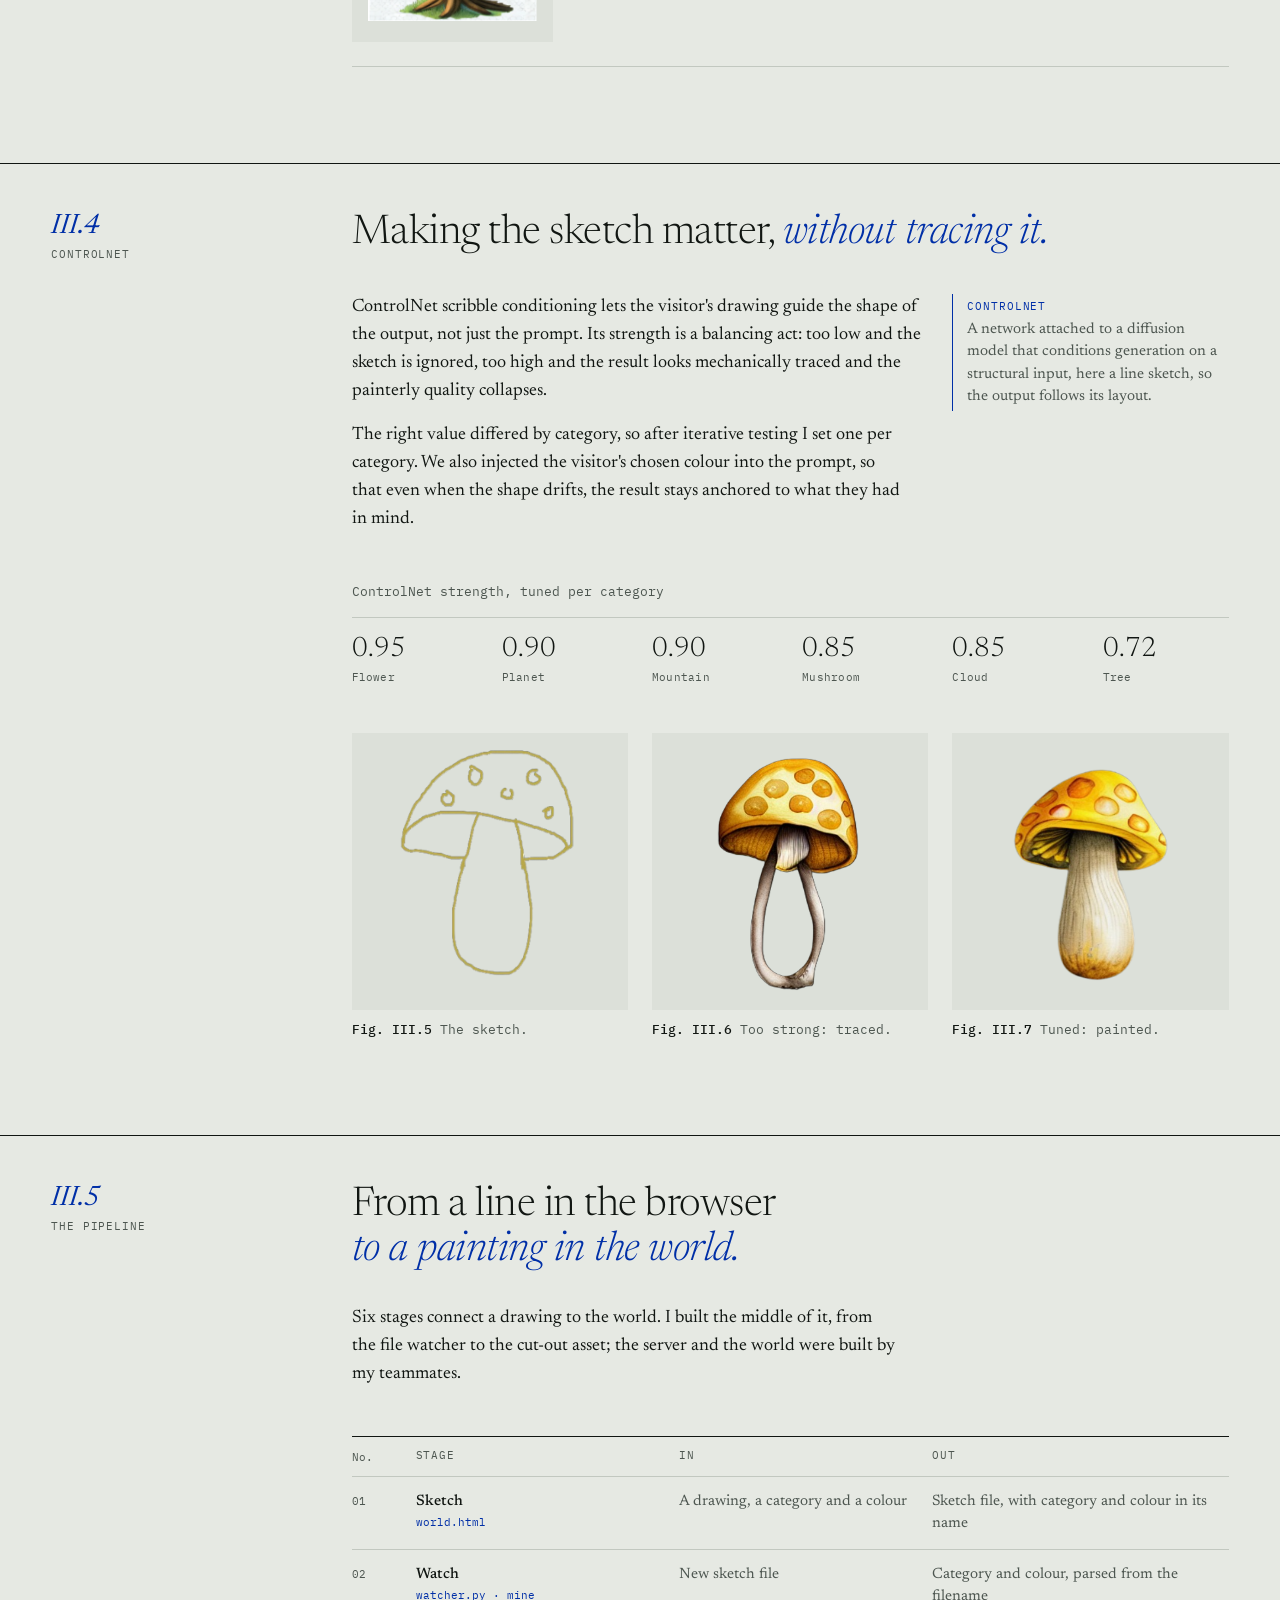
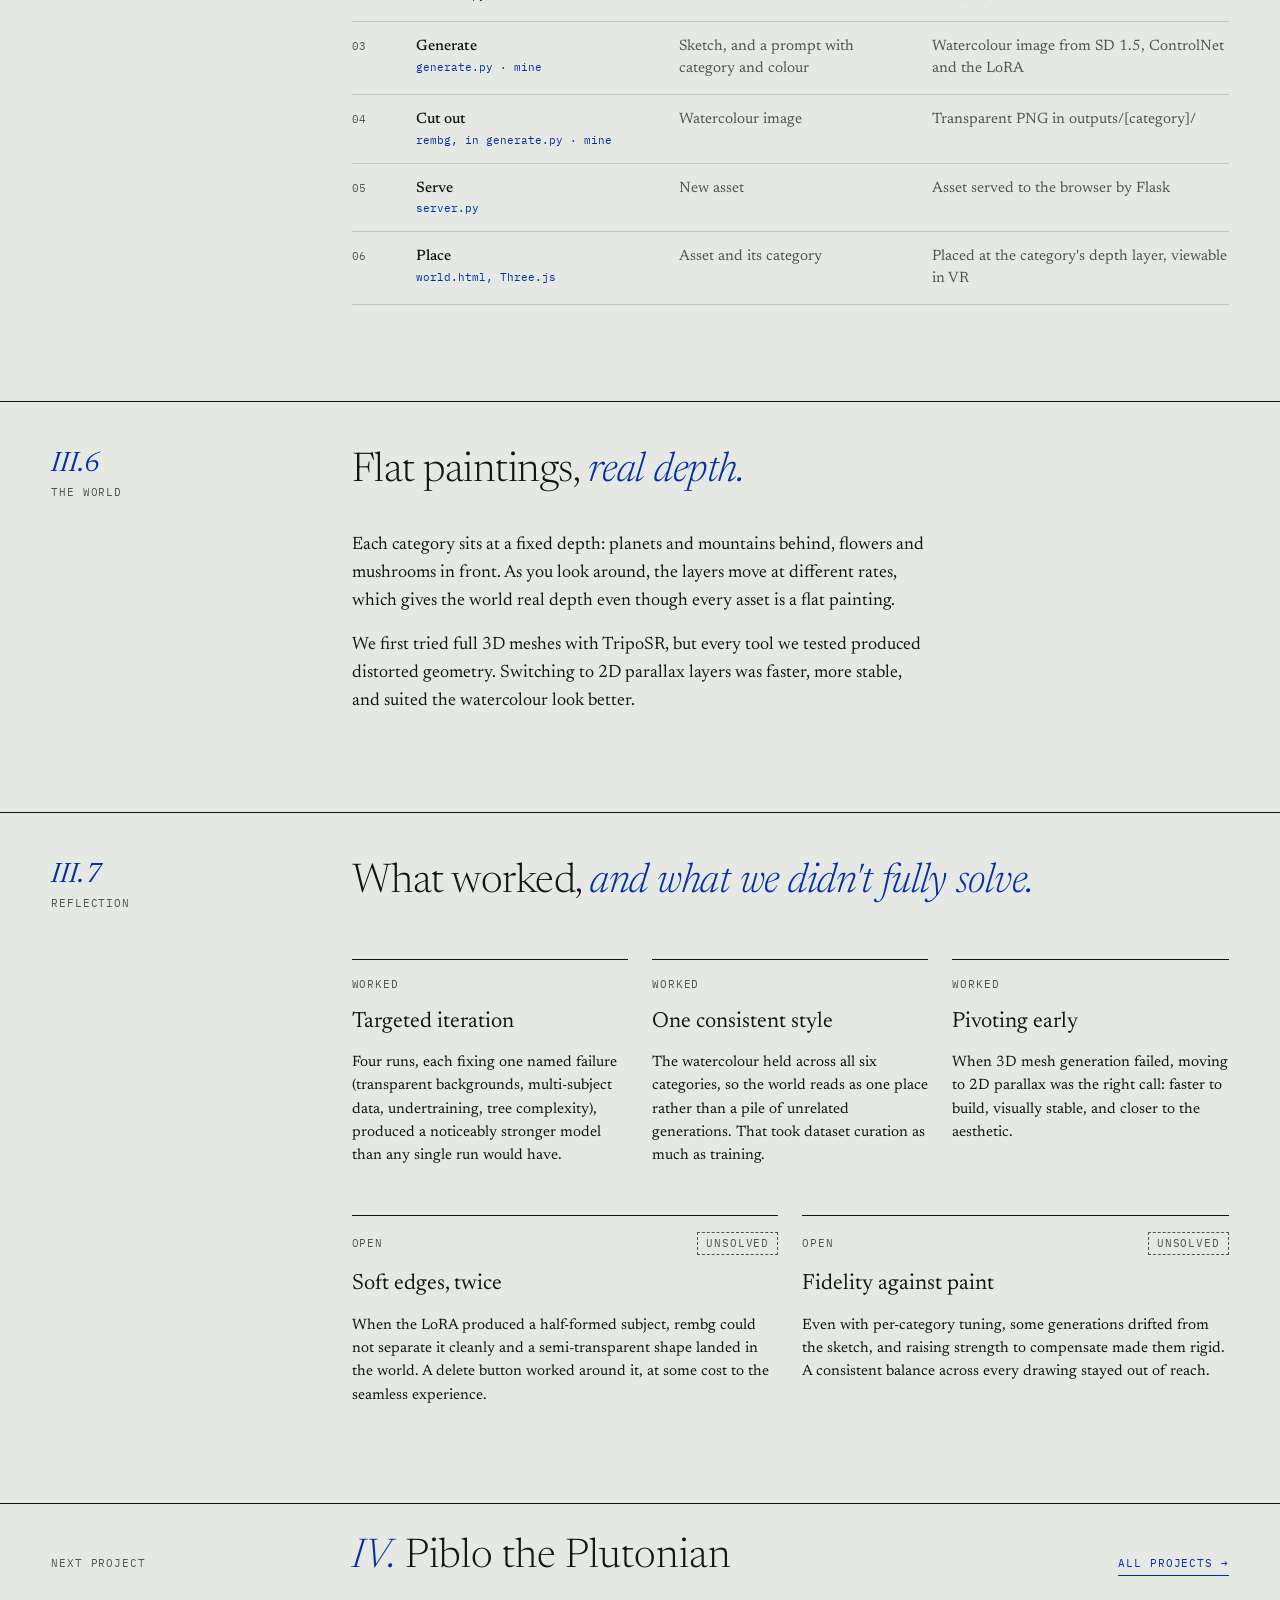
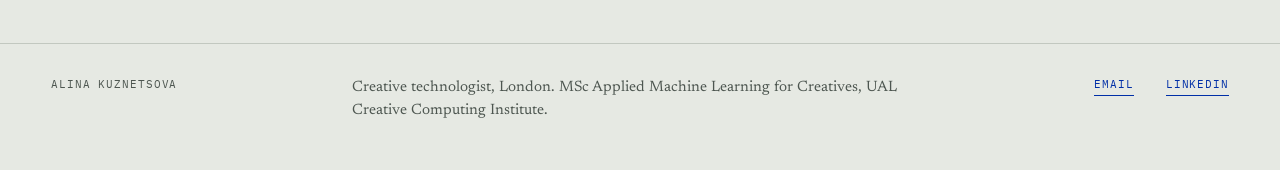
==== commit 1ca61929: "redesign: specimen system" ====
--- a/borderless/index.html
+++ b/borderless/index.html
@@ -1,528 +1,273 @@
 <!doctype html>
-<html lang="en">
+<html lang="en-GB">
 <head>
-<meta charset="utf-8"/>
-<meta name="viewport" content="width=device-width, initial-scale=1"/>
-<title>Borderless — Alina Kuznetsova</title>
-<link href="https://fonts.googleapis.com/css2?family=Share+Tech&display=swap" rel="stylesheet">
-<style>
-*,*::before,*::after{box-sizing:border-box;margin:0;padding:0}
-:root{
-  --bg:#0a0906;--ink:#ede8df;--muted:rgba(237,232,223,0.62);
-  --faint:rgba(237,232,223,0.09);--warm:#c8b99a;
-  --sans:'Share Tech',sans-serif;--mono:'Courier New',monospace;
-}
-html,body{width:100%;background:var(--bg);color:var(--ink);font-family:var(--sans);overflow-x:hidden}
-body::after{content:"";position:fixed;inset:0;background:repeating-linear-gradient(0deg,transparent,transparent 2px,rgba(0,0,0,0.018) 2px,rgba(0,0,0,0.018) 3px);pointer-events:none;z-index:9999}
-
-a.back{position:fixed;top:32px;left:48px;z-index:100;font-size:9px;letter-spacing:0.22em;text-transform:uppercase;color:var(--muted);text-decoration:none;display:flex;align-items:center;gap:10px;transition:color 0.2s}
-a.back::before{content:"";width:20px;height:1px;background:currentColor}
-a.back:hover{color:var(--ink)}
-
-/* HERO */
-#hero{min-height:100vh;display:grid;grid-template-columns:55% 45%;align-items:center;position:relative;overflow:hidden}
-#hero-visual{position:relative;height:100vh;display:flex;align-items:center;justify-content:center;overflow:hidden;-webkit-font-smoothing:none}
-#world-wrap{position:relative;will-change:transform}
-.ascii-layer{position:absolute;top:0;left:0;white-space:pre;font-family:'Courier New',monospace;font-size:4px;line-height:1.14;letter-spacing:0.02em;pointer-events:none;will-change:transform;-webkit-font-smoothing:none}
-.ascii-layer:first-child{position:relative}
-#hero-info{padding:0 64px 0 48px}
-.eyebrow{font-size:9px;letter-spacing:0.32em;text-transform:uppercase;color:var(--muted);margin-bottom:20px}
-#hero-info h1{font-size:clamp(52px,7vw,96px);font-weight:400;line-height:0.95;letter-spacing:-0.01em;margin-bottom:28px}
-#hero-info h1 em{font-style:italic;color:var(--warm)}
-.hero-sub{font-size:clamp(13px,1.2vw,16px);color:var(--muted);max-width:420px;line-height:1.85;margin-bottom:36px}
-.hero-meta{display:flex;flex-direction:column;gap:12px}
-.hero-meta-item{display:flex;gap:16px;align-items:baseline}
-.hero-meta-label{font-size:8px;letter-spacing:0.2em;text-transform:uppercase;color:var(--muted);width:100px;flex-shrink:0}
-.hero-meta-value{font-size:12px;color:var(--ink)}
-
-/* SHARED */
-.section{padding:80px 96px;max-width:1400px;margin:0 auto}
-.divider{display:none}
-.section-label{font-size:9px;letter-spacing:0.32em;text-transform:uppercase;color:var(--muted);margin-bottom:20px}
-.section h2{font-size:clamp(24px,2.8vw,38px);font-weight:400;letter-spacing:-0.01em;line-height:1.2;margin-bottom:36px;max-width:800px}
-.section h2 em{font-style:italic;color:var(--warm)}
-.body-text{font-size:15px;line-height:1.9;color:var(--muted);max-width:680px}
-.body-text p{margin-bottom:20px}
-.body-text p:last-child{margin-bottom:0}
-.divider{border:none;border-top:1px solid var(--faint);margin:0}
-
-/* TWO COL */
-.two-col{display:grid;grid-template-columns:1fr 1fr;gap:80px;align-items:start;margin-top:60px}
-.two-col-wide{display:grid;grid-template-columns:3fr 2fr;gap:80px;align-items:start;margin-top:60px}
-
-/* IMAGES */
-.img-block{border:1px solid var(--faint)}
-.img-block img{width:100%;display:block}
-.img-caption{padding:14px 16px;font-size:11px;color:var(--muted);font-family:var(--mono);border-top:1px solid var(--faint);line-height:1.6}
-
-/* ROLE SPLIT */
-.role-split{display:grid;grid-template-columns:1fr 1fr;gap:1px;background:var(--faint);border:1px solid var(--faint);margin-top:60px}
-.role-col{background:var(--bg);padding:40px 36px}
-.role-col-label{font-size:8px;letter-spacing:0.22em;text-transform:uppercase;color:var(--warm);margin-bottom:20px}
-.role-col ul{list-style:none;display:flex;flex-direction:column;gap:10px}
-.role-col ul li{font-size:13px;color:var(--muted);line-height:1.6;padding-left:16px;position:relative}
-.role-col ul li::before{content:"—";position:absolute;left:0;color:var(--faint)}
-.role-col.mine ul li{color:var(--ink)}
-.role-col.mine ul li::before{color:var(--warm)}
-
-/* LORA ITERATION CARDS */
-.lora-grid{display:grid;grid-template-columns:1fr 1fr;gap:1px;background:var(--faint);border:1px solid var(--faint);margin-top:60px}
-.lora-card{background:var(--bg);padding:36px 32px;display:flex;flex-direction:column;gap:16px}
-.lora-version{font-size:8px;letter-spacing:0.22em;text-transform:uppercase;color:var(--warm)}
-.lora-card h3{font-size:15px;font-weight:400;color:var(--ink);line-height:1.3}
-.lora-card p{font-size:12.5px;line-height:1.8;color:var(--muted)}
-code{font-family:var(--mono);font-size:13px;background:rgba(237,232,223,0.06);padding:1px 5px;color:var(--warm)}
-.lora-card .lora-img{border:1px solid var(--faint);margin-top:4px}
-.lora-card .lora-img img{width:100%;display:block}
-.lora-tag{display:inline-block;font-size:9px;letter-spacing:0.16em;text-transform:uppercase;padding:4px 10px;border:1px solid;margin-top:4px;align-self:flex-start}
-.lora-tag.bad{color:rgba(237,232,223,0.4);border-color:rgba(237,232,223,0.15)}
-.lora-tag.good{color:var(--warm);border-color:rgba(200,185,154,0.4)}
-
-/* BEFORE/AFTER */
-.before-after{display:grid;grid-template-columns:1fr 1fr;gap:1px;background:var(--faint);border:1px solid var(--faint);margin-top:60px}
-.ba-cell{background:var(--bg);padding:0;display:flex;flex-direction:column}
-.ba-label{padding:16px 20px;font-size:9px;letter-spacing:0.2em;text-transform:uppercase;border-bottom:1px solid var(--faint)}
-.ba-label.bad{color:rgba(237,232,223,0.35)}
-.ba-label.good{color:var(--warm)}
-.ba-img{flex:1;display:flex;align-items:center;justify-content:center;padding:32px;min-height:260px}
-.ba-img img{max-width:100%;max-height:220px;object-fit:contain;display:block}
-.ba-caption{padding:14px 20px;font-size:11px;color:var(--muted);font-family:var(--mono);border-top:1px solid var(--faint)}
-
-/* SKETCH → OUTPUT */
-.sketch-flow{display:grid;grid-template-columns:1fr auto 1fr;gap:0;align-items:center;margin-top:60px;border:1px solid var(--faint)}
-.sketch-cell{padding:0;display:flex;flex-direction:column}
-.sketch-cell-label{padding:16px 20px;font-size:9px;letter-spacing:0.2em;text-transform:uppercase;color:var(--muted);border-bottom:1px solid var(--faint)}
-.sketch-cell-img{display:flex;align-items:center;justify-content:center;padding:40px;min-height:300px;background:var(--bg)}
-.sketch-cell-img img{max-width:100%;max-height:240px;object-fit:contain;display:block}
-.sketch-arrow{padding:40px 20px;font-size:18px;color:var(--faint);font-family:var(--mono);border-left:1px solid var(--faint);border-right:1px solid var(--faint);display:flex;align-items:center;justify-content:center;align-self:stretch}
-
-/* VIDEO */
-.video-wrap{aspect-ratio:16/9;background:#111;border:1px solid var(--faint);display:flex;align-items:center;justify-content:center}
-.video-wrap iframe{width:100%;height:100%;border:none;display:block}
-.video-placeholder{text-align:center}
-.video-placeholder p{font-size:10px;letter-spacing:0.14em;text-transform:uppercase;color:var(--muted);margin-top:12px}
-.play-icon{width:44px;height:44px;border:1px solid var(--muted);border-radius:50%;display:flex;align-items:center;justify-content:center;margin:0 auto}
-.video-link{display:inline-flex;align-items:center;gap:8px;margin-top:14px;font-size:9px;letter-spacing:0.18em;text-transform:uppercase;color:var(--warm);text-decoration:none;border-bottom:1px solid rgba(200,185,154,0.3);padding-bottom:2px}
-.video-link:hover{border-color:var(--warm)}
-
-/* REFLECTION */
-.reflection-grid{display:grid;grid-template-columns:1fr 1fr;gap:80px;align-items:start;margin-top:60px}
-.reflection-col-label{font-size:8px;letter-spacing:0.22em;text-transform:uppercase;color:var(--muted);margin-bottom:20px}
-.reflection-item{margin-bottom:32px}
-.reflection-item h4{font-size:13px;font-weight:400;color:var(--ink);margin-bottom:8px;letter-spacing:0.04em}
-.reflection-item p{font-size:13px;line-height:1.85;color:var(--muted)}
-
-/* FOOTER */
-.proj-footer{padding:80px 96px;border-top:1px solid var(--faint);display:flex;justify-content:space-between;align-items:center;flex-wrap:wrap;gap:24px;max-width:1400px;margin:0 auto}
-.proj-footer a{font-size:10px;letter-spacing:0.2em;text-transform:uppercase;color:var(--muted);text-decoration:none;transition:color 0.2s}
-.proj-footer a:hover{color:var(--ink)}
-
-/* FLOATING ASSETS */
-.world-assets{position:relative;width:100%;min-height:320px;margin-top:60px;border:1px solid var(--faint);overflow:hidden;background:rgba(237,232,223,0.02)}
-.world-assets img{position:absolute;object-fit:contain}
-
-@media(max-width:1000px){
-  #hero{grid-template-columns:1fr}
-  #hero-visual{height:55vh}
-  #hero-info,.section,.proj-footer{padding-left:32px;padding-right:32px}
-  .two-col,.two-col-wide,.role-split,.lora-grid,.before-after,.reflection-grid{grid-template-columns:1fr}
-  .sketch-flow{grid-template-columns:1fr}
-  .sketch-arrow{border-left:none;border-right:none;border-top:1px solid var(--faint);border-bottom:1px solid var(--faint);padding:20px 40px}
-}
-</style>
+  <meta charset="utf-8">
+  <meta name="viewport" content="width=device-width, initial-scale=1">
+  <title>Borderless, Alina Kuznetsova</title>
+  <meta name="description" content="A shared VR world grown from visitors' sketches. I led the machine learning: dataset, four LoRA fine-tunes on Stable Diffusion 1.5, per-category ControlNet conditioning and the inference backend.">
+  <meta property="og:title" content="Borderless, Alina Kuznetsova">
+  <meta property="og:description" content="Every sketch becomes part of the world: visitors draw, a fine-tuned diffusion model paints, and a shared 360° world grows.">
+  <meta name="theme-color" content="#e6e9e3">
+  <link rel="icon" href="data:image/svg+xml,%3Csvg xmlns='http://www.w3.org/2000/svg' viewBox='0 0 16 16'%3E%3Crect width='16' height='16' fill='%23002fa7'/%3E%3C/svg%3E">
+  <link rel="preconnect" href="https://fonts.googleapis.com">
+  <link rel="preconnect" href="https://fonts.gstatic.com" crossorigin>
+  <link href="https://fonts.googleapis.com/css2?family=Newsreader:ital,opsz,wght@0,6..72,300..600;1,6..72,300..600&family=IBM+Plex+Mono:wght@400;500&display=swap" rel="stylesheet">
+  <link rel="stylesheet" href="../css/style.css">
 </head>
 <body>
 
-<a class="back" href="../index.html#borderless">Back to portfolio</a>
-
-<!-- HERO -->
-<section id="hero">
-  <div id="hero-visual">
-    <div id="world-wrap"></div>
-  </div>
-  <div id="hero-info">
-    <div class="eyebrow">Project 02 / 04 · UAL MSc · Group · 2026 · Grade A</div>
-    <h1>Border<span style="color:var(--warm)">less</span></h1>
-    <p class="hero-sub">An interactive VR world built from user sketches — draw an element, watch it rendered in watercolour by a fine-tuned diffusion model, and placed into a shared 360° environment in real time.</p>
-    <div class="hero-meta">
-      <div class="hero-meta-item"><span class="hero-meta-label">My role</span><span class="hero-meta-value">Data pipeline, LoRA training, ControlNet, inference backend</span></div>
-      <div class="hero-meta-item"><span class="hero-meta-label">Stack</span><span class="hero-meta-value">Python, SD 1.5, ControlNet, LoRA, rembg, Flask</span></div>
-      <div class="hero-meta-item"><span class="hero-meta-label">Team</span><span class="hero-meta-value">Alina Kuznetsova, Julia Wojacka, Shani O'Mallo-Mitchell</span></div>
-      <div class="hero-meta-item"><span class="hero-meta-label">Repo</span><span class="hero-meta-value"><a href="https://git.arts.ac.uk/a-kuznetsova0620251/MML-Project" target="_blank" style="color:var(--ink);text-decoration:none;">git.arts.ac.uk/…/MML-Project</a></span></div>
+  <header class="masthead">
+    <div class="wrap grid">
+      <a class="label mh-name" href="../index.html">Alina Kuznetsova</a>
+      <a class="label mh-mid" href="../index.html#borderless">Project 3 of 4 · Back to index</a>
+      <nav class="label mh-end" aria-label="Contact">
+        <a href="mailto:alinakuznetsova7@gmail.com">Email</a>
+        <a href="https://www.linkedin.com/in/alina-kuznetsova-74a386204/" target="_blank" rel="noopener">LinkedIn</a>
+      </nav>
     </div>
-  </div>
-</section>
-
-<hr class="divider"/>
-
-<!-- CONCEPT + ROLE -->
-<section class="section">
-  <div class="section-label">The Project</div>
-  <h2>A world built together, one sketch at a time. <em>Users draw. The model imagines. The world grows.</em></h2>
-  <div class="body-text">
-    <p>Borderless invites users to build a shared illustrated world. Pick a category — mushroom, flower, tree, mountain, cloud, or planet — sketch your own version on a browser canvas, and a sketch-to-image pipeline transforms it into a painterly watercolour asset. Each generation is automatically placed into a 360° parallax environment built in Three.js and explorable in VR.</p>
-    <p>The project was built as a group of three. My work covered the full ML side: curating and cleaning the training dataset, training four versions of a LoRA fine-tune on Stable Diffusion 1.5, integrating ControlNet for sketch conditioning, and building the inference backend that connects the pipeline to the browser.</p>
-  </div>
-  <div class="role-split">
-    <div class="role-col mine">
-      <div class="role-col-label">My contributions</div>
-      <ul>
-        <li>Dataset collection, cleaning, and captioning pipeline</li>
-        <li>Four rounds of LoRA training and evaluation</li>
-        <li>ControlNet integration with per-category strength tuning</li>
-        <li>generate.py — inference pipeline (SD 1.5 + ControlNet + LoRA + rembg)</li>
-        <li>watcher.py — file watcher bridging browser sketches to the model</li>
-      </ul>
-    </div>
-    <div class="role-col">
-      <div class="role-col-label">Team contributions</div>
-      <ul>
-        <li>Concept development and aesthetic direction (all)</li>
-        <li>Dataset image collection — two categories each (all)</li>
-        <li>Three.js / WebXR parallax world (Julia)</li>
-        <li>Flask server and browser sketch interface (Shani & Julia)</li>
-        <li>Final integration and demo (all)</li>
-      </ul>
-    </div>
-  </div>
-</section>
-
-<hr class="divider"/>
-
-<!-- DATA PIPELINE -->
-<section class="section">
-  <div class="section-label">Data Pipeline</div>
-  <div style="display:grid;grid-template-columns:1fr 1fr;gap:80px;align-items:start;margin-top:20px;">
-    <div style="display:flex;flex-direction:column;gap:40px;">
-      <h2 style="margin-bottom:0;">Six categories. ~600 images. Built to train <em>a single consistent aesthetic.</em></h2>
-      <div class="body-text" style="display:flex;flex-direction:column;gap:48px;">
-        <p style="margin:0;">We agreed on a painterly, watercolour illustration style as the aesthetic target — a look inspired by botanical illustrators like Vincent Jeannerot. Each of us collected images for two of the six categories via shared Pinterest boards, scraping them with a custom script.</p>
-        <p style="margin:0;">I then built the cleaning pipeline. First, <code>remove_backgrounds.py</code> used rembg to strip backgrounds from every image, producing transparent PNGs. Then <code>resize_images.py</code> standardised everything to 512×512. Finally, <code>caption_images.py</code> paired each image with a category-specific caption in the format <code>"a stylized [category], watercolor illustration…"</code> agreed on as a group — the text that would guide training.</p>
-        <p style="margin:0;">Background removal turned out to be inconsistent: rembg handled well-defined subjects cleanly, but struggled with flowers that blended softly into their backgrounds, producing ghosting artefacts. Those images were removed from the dataset.</p>
-      </div>
-    </div>
-    <div style="display:flex;flex-direction:column;gap:1px;background:var(--faint);">
-      <img src="images/dataset-grid.jpg" style="width:100%;display:block;"/>
-      <div style="padding:10px 14px;font-size:11px;color:var(--muted);font-family:var(--mono);line-height:1.5;background:var(--bg);">Sample images — mushrooms, flowers, clouds, trees. Scraped from Pinterest, cleaned, resized to 512×512.</div>
-      <div style="display:grid;grid-template-columns:1fr 1fr;gap:1px;background:var(--faint);">
-        <div style="background:var(--bg);display:flex;flex-direction:column;">
-          <div style="padding:10px 14px;font-size:9px;letter-spacing:0.14em;text-transform:uppercase;color:rgba(220,80,60,0.85);border-bottom:1px solid var(--faint);">Incomplete</div>
-          <div style="display:flex;align-items:flex-start;justify-content:center;padding:4px;height:140px;">
-            <img src="images/rembg-bad-1.png" style="max-width:100%;max-height:100%;object-fit:contain;display:block;margin-top:-20px;"/>
-          </div>
-          <div style="padding:10px 14px;font-size:11px;color:var(--muted);font-family:var(--mono);line-height:1.5;border-top:1px solid var(--faint);">Ghosting around soft edges — unusable.</div>
-        </div>
-        <div style="background:var(--bg);display:flex;flex-direction:column;">
-          <div style="padding:10px 14px;font-size:9px;letter-spacing:0.14em;text-transform:uppercase;color:rgba(100,200,100,0.85);border-bottom:1px solid var(--faint);">Clean</div>
-          <div style="display:flex;align-items:flex-start;justify-content:center;padding:4px;height:140px;">
-            <img src="images/rembg-good-1.png" style="max-width:100%;max-height:100%;object-fit:contain;display:block;"/>
-          </div>
-          <div style="padding:10px 14px;font-size:11px;color:var(--muted);font-family:var(--mono);line-height:1.5;border-top:1px solid var(--faint);">Hard-edged subjects kept in dataset.</div>
-        </div>
-      </div>
-    </div>
-  </div>
-</section>
-
-<hr class="divider"/>
-
-<!-- LORA ITERATIONS -->
-<section class="section">
-  <div class="section-label">LoRA Training</div>
-  <h2>Four versions. Each one fixing what the last <em>got wrong.</em></h2>
-  <div class="body-text">
-    <p>We trained four LoRAs on Stable Diffusion 1.5 before settling on V4 as the final model. After each run I evaluated outputs across all six categories using <code>test_lora.ipynb</code>, and the group agreed on what needed fixing before the next training run.</p>
-  </div>
-
-  <div style="display:grid;grid-template-columns:repeat(4,1fr);gap:1px;background:var(--faint);border:1px solid var(--faint);margin-top:60px;align-items:stretch;">
-
-    <div style="background:var(--bg);padding:28px 24px;display:flex;flex-direction:column;gap:14px;">
-      <div style="font-size:8px;letter-spacing:0.22em;text-transform:uppercase;color:var(--warm);">LoRA V1</div>
-      <div style="font-size:13px;font-weight:400;color:var(--ink);line-height:1.3;min-height:48px;">Transparent backgrounds, rank 16, 1500 steps</div>
-      <div style="display:grid;grid-template-columns:1fr 1fr;gap:1px;background:var(--faint);">
-        <img src="images/lora-v1-1.png" style="width:100%;aspect-ratio:1;object-fit:cover;display:block;"/>
-        <img src="images/lora-v1-2.png" style="width:100%;aspect-ratio:1;object-fit:cover;display:block;"/>
-        <img src="images/lora-v1-3.png" style="width:100%;aspect-ratio:1;object-fit:cover;display:block;"/>
-        <img src="images/lora-v1-4.png" style="width:100%;aspect-ratio:1;object-fit:cover;display:block;"/>
-      </div>
-      <p style="font-size:11.5px;line-height:1.8;color:var(--muted);flex:1;">Elements blended into the background rather than reading as distinct subjects. Many training images had multiple objects per frame, so the model struggled to generate single well-formed subjects.</p>
-      <span class="lora-tag bad" style="margin-top:auto;">Issues: blending, multi-subject</span>
-    </div>
-
-    <div style="background:var(--bg);padding:28px 24px;display:flex;flex-direction:column;gap:14px;">
-      <div style="font-size:8px;letter-spacing:0.22em;text-transform:uppercase;color:var(--warm);">LoRA V2</div>
-      <div style="font-size:13px;font-weight:400;color:var(--ink);line-height:1.3;min-height:48px;">New dataset, white backgrounds, rank 16, 1500 steps</div>
-      <div style="display:grid;grid-template-columns:1fr 1fr;gap:1px;background:var(--faint);">
-        <img src="images/lora-v2-1.png" style="width:100%;aspect-ratio:1;object-fit:cover;display:block;"/>
-        <img src="images/lora-v2-2.png" style="width:100%;aspect-ratio:1;object-fit:cover;display:block;"/>
-        <img src="images/lora-v2-3.png" style="width:100%;aspect-ratio:1;object-fit:cover;display:block;"/>
-        <img src="images/lora-v2-4.png" style="width:100%;aspect-ratio:1;object-fit:cover;display:block;"/>
-      </div>
-      <p style="font-size:11.5px;line-height:1.8;color:var(--muted);flex:1;">The single-subject dataset fixed the blending problems — outputs were clean and distinct. But at rank 16 and 1500 steps the model was slightly undertrained, lacking the painterly brushstroke detail we were aiming for.</p>
-      <span class="lora-tag bad" style="margin-top:auto;">Issues: undertrained, lacks texture</span>
-    </div>
-
-    <div style="background:var(--bg);padding:28px 24px;display:flex;flex-direction:column;gap:14px;">
-      <div style="font-size:8px;letter-spacing:0.22em;text-transform:uppercase;color:var(--warm);">LoRA V3</div>
-      <div style="font-size:13px;font-weight:400;color:var(--ink);line-height:1.3;min-height:48px;">Same dataset, rank 32, 3000 steps</div>
-      <div style="display:grid;grid-template-columns:1fr 1fr;gap:1px;background:var(--faint);">
-        <img src="images/lora-v3-1.png" style="width:100%;aspect-ratio:1;object-fit:cover;display:block;"/>
-        <img src="images/lora-v3-2.png" style="width:100%;aspect-ratio:1;object-fit:cover;display:block;"/>
-        <img src="images/lora-v3-3.png" style="width:100%;aspect-ratio:1;object-fit:cover;display:block;"/>
-        <img src="images/lora-v3-4.png" style="width:100%;aspect-ratio:1;object-fit:cover;display:block;"/>
-      </div>
-      <p style="font-size:11.5px;line-height:1.8;color:var(--muted);flex:1;">Doubling the rank and steps brought through brushstroke detail and noticeably stronger watercolour quality. One remaining issue: tree outputs were still struggling to form clean, recognisable shapes.</p>
-      <span class="lora-tag bad" style="margin-top:auto;">Issues: trees inconsistent</span>
-    </div>
-
-    <div style="background:var(--bg);padding:28px 24px;display:flex;flex-direction:column;gap:14px;">
-      <div style="font-size:8px;letter-spacing:0.22em;text-transform:uppercase;color:var(--warm);">LoRA V4 — Final</div>
-      <div style="font-size:13px;font-weight:400;color:var(--ink);line-height:1.3;min-height:48px;">Pruned tree subset, same config as V3</div>
-      <div style="display:flex;align-items:center;justify-content:center;border:1px solid var(--faint);aspect-ratio:1;">
-        <img src="images/lora-v4-1.png" style="width:100%;height:100%;object-fit:cover;display:block;"/>
-      </div>
-      <p style="font-size:11.5px;line-height:1.8;color:var(--muted);flex:1;">Removed tree images that were too complex or compositionally ambiguous from the dataset. Retraining fixed the tree outputs — all six categories generating cleanly. This became the version used in the final demo.</p>
-      <span class="lora-tag good" style="margin-top:auto;">Final version used in demo</span>
-    </div>
-
-  </div>
-</section>
-
-<hr class="divider"/>
-
-<!-- CONTROLNET -->
-<section class="section">
-  <div class="section-label">ControlNet</div>
-  <h2>Conditioning the generation <em>on the user's sketch.</em></h2>
-
-  <div class="two-col" style="margin-top:40px;align-items:start;">
-    <div class="body-text">
-      <p>I integrated ControlNet scribble conditioning so that user sketches would guide the generation — not just the prompt. The conditioning strength turned out to be a real balancing act. Too low, and the output ignored the sketch entirely. Too high, and the generation looked mechanically traced — the painterly quality collapsed.</p>
-      <p>I found the optimal value varied per category and set different strengths accordingly after iterative testing. We also added a colour feature that injects the user's selected colour into the prompt, so even when the shape drifts slightly, the output anchors to what the user had in mind.</p>
-    </div>
-    <div style="background:rgba(237,232,223,0.04);padding:28px 32px;">
-      <div style="font-size:8px;letter-spacing:0.22em;text-transform:uppercase;color:var(--muted);margin-bottom:20px;">Per-category conditioning strengths</div>
-      <div style="display:flex;flex-direction:column;gap:12px;">
-        <div style="display:grid;grid-template-columns:1fr auto;border-bottom:1px solid var(--faint);padding-bottom:12px;">
-          <span style="font-size:13px;color:var(--muted);">Flower</span><span style="font-size:13px;color:var(--ink);">0.95</span>
-        </div>
-        <div style="display:grid;grid-template-columns:1fr auto;border-bottom:1px solid var(--faint);padding-bottom:12px;">
-          <span style="font-size:13px;color:var(--muted);">Planet</span><span style="font-size:13px;color:var(--ink);">0.90</span>
-        </div>
-        <div style="display:grid;grid-template-columns:1fr auto;border-bottom:1px solid var(--faint);padding-bottom:12px;">
-          <span style="font-size:13px;color:var(--muted);">Mountain</span><span style="font-size:13px;color:var(--ink);">0.90</span>
-        </div>
-        <div style="display:grid;grid-template-columns:1fr auto;border-bottom:1px solid var(--faint);padding-bottom:12px;">
-          <span style="font-size:13px;color:var(--muted);">Mushroom</span><span style="font-size:13px;color:var(--ink);">0.85</span>
-        </div>
-        <div style="display:grid;grid-template-columns:1fr auto;border-bottom:1px solid var(--faint);padding-bottom:12px;">
-          <span style="font-size:13px;color:var(--muted);">Cloud</span><span style="font-size:13px;color:var(--ink);">0.85</span>
-        </div>
-        <div style="display:grid;grid-template-columns:1fr auto;">
-          <span style="font-size:13px;color:var(--muted);">Tree</span><span style="font-size:13px;color:var(--ink);">0.72</span>
-        </div>
-      </div>
-    </div>
-      </div>
-    </div>
-  </div>
-
-  <div style="display:grid;grid-template-columns:repeat(3,1fr);gap:1px;background:var(--faint);margin-top:48px;">
-    <div style="background:var(--bg);display:flex;flex-direction:column;">
-      <div style="padding:16px 20px;font-size:9px;letter-spacing:0.2em;text-transform:uppercase;color:var(--ink);border-bottom:1px solid var(--faint);">User sketch</div>
-      <div style="display:flex;align-items:center;justify-content:center;padding:40px;flex:1;">
-        <img src="images/controlnet-sketch.png" style="width:100%;max-height:280px;object-fit:contain;"/>
-      </div>
-    </div>
-    <div style="background:var(--bg);display:flex;flex-direction:column;">
-      <div style="padding:16px 20px;font-size:9px;letter-spacing:0.2em;text-transform:uppercase;color:rgba(220,80,60,0.9);border-bottom:1px solid var(--faint);">Strength too high — over-traced</div>
-      <div style="display:flex;align-items:center;justify-content:center;padding:40px;flex:1;">
-        <img src="images/controlnet-too-high.png" style="width:100%;max-height:280px;object-fit:contain;"/>
-      </div>
-    </div>
-    <div style="background:var(--bg);display:flex;flex-direction:column;">
-      <div style="padding:16px 20px;font-size:9px;letter-spacing:0.2em;text-transform:uppercase;color:rgba(100,200,100,0.9);border-bottom:1px solid var(--faint);">Correct strength — painterly</div>
-      <div style="display:flex;align-items:center;justify-content:center;padding:40px;flex:1;">
-        <img src="images/controlnet-good.png" style="width:100%;max-height:280px;object-fit:contain;"/>
-      </div>
-    </div>
-  </div>
-</section>
-
-<hr class="divider"/>
-
-<!-- PIPELINE -->
-<section class="section">
-  <div class="section-label">The Pipeline</div>
-  <h2>From sketch to world. <em>How the full system fits together.</em></h2>
-  <div class="body-text">
-    <p><code>watcher.py</code> monitors the Downloads folder for new sketches. When one arrives, it parses the filename for category and colour, and calls <code>generate.py</code> — which runs SD 1.5 + ControlNet + our LoRA, then strips the background with rembg. The resulting transparent PNG is picked up by the Flask server and placed automatically into the Three.js world.</p>
-  </div>
-  <div style="margin-top:60px;display:flex;flex-direction:column;gap:1px;background:var(--faint);border:1px solid var(--faint);">
-    <div style="display:grid;grid-template-columns:48px 140px 1fr;background:var(--bg);padding:20px 28px;align-items:center;gap:24px;">
-      <span style="font-size:8px;letter-spacing:0.18em;text-transform:uppercase;color:var(--warm);">01</span>
-      <span style="font-size:10px;color:var(--muted);font-family:var(--mono);">world.html</span>
-      <span style="font-size:13px;color:var(--ink);">User draws a sketch and selects a category and colour in the browser</span>
-    </div>
-    <div style="display:grid;grid-template-columns:48px 140px 1fr;background:var(--bg);padding:20px 28px;align-items:center;gap:24px;">
-      <span style="font-size:8px;letter-spacing:0.18em;text-transform:uppercase;color:var(--warm);">02</span>
-      <span style="font-size:10px;color:var(--muted);font-family:var(--mono);">watcher.py</span>
-      <span style="font-size:13px;color:var(--ink);">Watcher detects the new file, parses category and colour from the filename</span>
-    </div>
-    <div style="display:grid;grid-template-columns:48px 140px 1fr;background:var(--bg);padding:20px 28px;align-items:center;gap:24px;">
-      <span style="font-size:8px;letter-spacing:0.18em;text-transform:uppercase;color:var(--warm);">03</span>
-      <span style="font-size:10px;color:var(--muted);font-family:var(--mono);">generate.py</span>
-      <span style="font-size:13px;color:var(--ink);">SD 1.5 + ControlNet scribble + LoRA runs inference; rembg strips the background</span>
-    </div>
-    <div style="display:grid;grid-template-columns:48px 140px 1fr;background:var(--bg);padding:20px 28px;align-items:center;gap:24px;">
-      <span style="font-size:8px;letter-spacing:0.18em;text-transform:uppercase;color:var(--warm);">04</span>
-      <span style="font-size:10px;color:var(--muted);font-family:var(--mono);">Outputs/[category]/</span>
-      <span style="font-size:13px;color:var(--ink);">Transparent PNG saved to the correct category folder</span>
-    </div>
-    <div style="display:grid;grid-template-columns:48px 140px 1fr;background:var(--bg);padding:20px 28px;align-items:center;gap:24px;">
-      <span style="font-size:8px;letter-spacing:0.18em;text-transform:uppercase;color:var(--warm);">05</span>
-      <span style="font-size:10px;color:var(--muted);font-family:var(--mono);">server.py</span>
-      <span style="font-size:13px;color:var(--ink);">Flask server picks up the new asset and serves it to the browser</span>
-    </div>
-    <div style="display:grid;grid-template-columns:48px 140px 1fr;background:var(--bg);padding:20px 28px;align-items:center;gap:24px;">
-      <span style="font-size:8px;letter-spacing:0.18em;text-transform:uppercase;color:var(--warm);">06</span>
-      <span style="font-size:10px;color:var(--muted);font-family:var(--mono);">world.html</span>
-      <span style="font-size:13px;color:var(--ink);">Three.js places the asset at the correct parallax depth layer in the world</span>
-    </div>
-  </div>
-</section>
-
-<hr class="divider"/>
-
-<!-- THE WORLD -->
-<section class="section">
-  <div class="section-label">The World</div>
-  <h2>A 360° parallax environment. <em>Explorable in VR.</em></h2>
-  <div class="body-text">
-    <p>Once generated, each asset is placed automatically into a shared Three.js environment built by Julia. Categories sit at fixed depths — planets and mountains in the background, flowers and mushrooms in the foreground — creating a strong sense of depth even though all assets are 2D. When the world fills up, users can step inside via a WebXR headset.</p>
-    <p>We had originally aimed to place assets as 3D meshes using TripoSR, but couldn't get reliable output — every tool we tried produced distorted geometry. The 2D parallax approach was the pivot, and in retrospect it suited the watercolour aesthetic better anyway.</p>
-  </div>
-  <div class="video-wrap" style="margin-top:60px;padding:0;overflow:hidden;">
-    <iframe width="100%" height="100%" src="https://www.youtube.com/embed/UGnjwAQh8FY?modestbranding=1&rel=0&showinfo=0" title="Borderless — Demo" frameborder="0" allow="accelerometer; autoplay; clipboard-write; encrypted-media; gyroscope; picture-in-picture" allowfullscreen style="display:block;"></iframe>
-  </div>
-</section>
-
-<hr class="divider"/>
-
-<!-- REFLECTION -->
-<section class="section">
-  <div class="section-label">Reflection</div>
-  <h2>What the iterative process taught me — <em>and what we didn't fully solve.</em></h2>
-  <div class="reflection-grid">
-    <div>
-      <div class="reflection-col-label">What worked</div>
-      <div class="reflection-item">
-        <h4>Iterative LoRA training</h4>
-        <p>Running four versions with targeted fixes between each run produced a noticeably stronger model than any single training run would have. Each iteration addressed a specific identified failure — transparent backgrounds, multi-subject data, undertraining, tree complexity — rather than just adjusting hyperparameters blindly.</p>
-      </div>
-      <div class="reflection-item">
-        <h4>The aesthetic landed</h4>
-        <p>The watercolour style came through consistently across all six categories, making the final world feel cohesive rather than like a set of mismatched generations. Getting that consistency took careful dataset curation as much as model training.</p>
-      </div>
-      <div class="reflection-item">
-        <h4>Knowing when to pivot</h4>
-        <p>When 3D mesh generation failed, switching to 2D parallax layers was the right call. It was faster to implement, more visually stable, and ultimately suited the watercolour aesthetic better than textured meshes would have.</p>
-      </div>
-    </div>
-    <div>
-      <div class="reflection-col-label">What we didn't fully solve</div>
-      <div class="reflection-item">
-        <h4>The background removal / generation quality loop</h4>
-        <p>When the LoRA produced partially-formed outputs with soft edges, rembg couldn't cleanly separate subject from background — leaving half-transparent shapes in the world. We added a 'delete asset' feature as a workaround, but it slightly undermines the seamless experience we'd aimed for.</p>
-      </div>
-      <div class="reflection-item">
-        <h4>ControlNet conditioning</h4>
-        <p>Even after per-category tuning, generations sometimes drifted from the user's sketch. Turning the strength up to compensate made outputs look overly constrained. Striking a consistent balance between structural fidelity and painterly quality was difficult to achieve across every generation.</p>
-      </div>
-    </div>
-  </div>
-</section>
-
-<div class="proj-footer">
-  <a href="../index.html#borderless">Back to portfolio</a>
-  <a href="../rematch/index.html">Prev: The Rematch</a>
-</div>
-
-<script>
-(function() {
-  var NUM_LAYERS = 10;
-  var RAMP = " .-_,:;~=+<>[]{}()|/tfjrxnuvzXYJCLQ0Zmwqdbkha*#MW8%B@$";
-  var R = RAMP.length;
-  var OPACITIES = [0.14,0.22,0.30,0.40,0.50,0.60,0.70,0.80,0.90,1.0];
-  var PX = [0.4,0.9,1.6,2.5,3.6,5.0,6.6,8.4,10.5,13.0];
-  var PY = [0.3,0.6,1.1,1.7,2.4,3.3,4.4,5.6,7.0,8.8];
-  var wrap = document.getElementById('world-wrap');
-  var layerEls = [];
-  for(var i=0;i<NUM_LAYERS;i++){
-    var pre=document.createElement('pre');
-    pre.className='ascii-layer';
-    pre.style.color='rgba(237,232,223,'+OPACITIES[i]+')';
-    pre.style.zIndex=i;
-    wrap.appendChild(pre);
-    layerEls.push(pre);
-  }
-  var off=document.createElement('canvas');
-  off.style.display='none'; document.body.appendChild(off);
-  var img=new Image(); img.crossOrigin='anonymous';
-  img.onload=function(){
-    setTimeout(function(){
-      var col=document.getElementById('hero-visual');
-      var CW=4*0.601, CH=4*1.14;
-      var imgA=img.width/img.height;
-      var ROWS=Math.round(col.clientHeight*0.94/CH);
-      var COLS=Math.round(ROWS*imgA*(CH/CW));
-      var maxC=Math.round(col.clientWidth*0.94/CW);
-      if(COLS>maxC){COLS=maxC;ROWS=Math.round(COLS/imgA*(CW/CH));}
-      off.width=COLS; off.height=ROWS;
-      var ctx=off.getContext('2d');
-      ctx.drawImage(img,0,0,COLS,ROWS);
-      var data=ctx.getImageData(0,0,COLS,ROWS).data;
-      var raw=[];
-      for(var i=0;i<data.length;i+=4){
-        var r=data[i],g=data[i+1],b=data[i+2],a=data[i+3];
-        if(a<30||(r>240&&g>240&&b>240)){raw.push(-1);continue;}
-        var lum=(0.299*r+0.587*g+0.114*b)/255;
-        var lv=1-lum;
-        raw.push(lv<0.04?-1:Math.pow(lv,0.85));
-      }
-      var valid=raw.filter(function(v){return v>=0;}).sort(function(a,b){return a-b;});
-      var lo=valid[Math.floor(valid.length*0.005)];
-      var hi=valid[Math.floor(valid.length*0.995)];
-      var norm=raw.map(function(v){return v<0?-1:Math.max(0,Math.min(1,(v-lo)/(hi-lo)));});
-      var bw=1/NUM_LAYERS;
-      for(var li=0;li<NUM_LAYERS;li++){
-        var mn=li*bw,mx=mn+bw+0.012,out='';
-        for(var row=0;row<ROWS;row++){
-          for(var c=0;c<COLS;c++){
-            var d=norm[row*COLS+c];
-            out+=(d>=0&&d>=mn&&d<mx)?RAMP[Math.min(Math.floor(d*R),R-1)]:' ';
-          }
-          out+='\n';
-        }
-        layerEls[li].textContent=out;
-      }
-      var tx=0,ty=0,cx=0,cy=0;
-      window.addEventListener('mousemove',function(e){
-        tx=(e.clientX/window.innerWidth-0.5)*2;
-        ty=(e.clientY/window.innerHeight-0.5)*2;
-      });
-      (function tick(){
-        cx+=(tx-cx)*0.055; cy+=(ty-cy)*0.055;
-        wrap.style.transform='perspective(1000px) rotateY('+(cx*8)+'deg) rotateX('+(-cy*5)+'deg)';
-        for(var i=0;i<NUM_LAYERS;i++)
-          layerEls[i].style.transform='translate('+(cx*-PX[i]*0.7)+'px,'+(cy*-PY[i]*0.7)+'px)';
-        requestAnimationFrame(tick);
-      })();
-    },100);
-  };
-  // Replace with a good hero image — ideally a generated asset or VR world still
-  img.src='../images/mush.webp';
-})();
-</script>
+  </header>
+
+  <main>
+
+    <!-- hero -->
+    <section class="wrap grid cs-hero">
+      <div class="cs-hero-text">
+        <span class="numeral">III.</span>
+        <span class="label">Project 3 · MSc group project · UAL Creative Computing Institute · 2026 · Graded A</span>
+        <h1 class="h1">Border<em>less</em></h1>
+        <p class="lede">Visitors sketch an element of a world. A fine-tuned diffusion model repaints each sketch in watercolour and places it into a shared 360° environment, which grows with every drawing and can be explored in VR. I led the machine learning.</p>
+        <dl class="meta">
+          <div><dt>My role</dt><dd>Machine learning lead: dataset, LoRA training, ControlNet, inference backend</dd></div>
+          <div><dt>Stack</dt><dd>Python, Stable Diffusion 1.5, LoRA, ControlNet, rembg, Flask, Three.js, WebXR</dd></div>
+          <div><dt>Team</dt><dd>Alina Kuznetsova, Julia Wojacka, Shani O'Mallo-Mitchell</dd></div>
+          <div><dt>Code</dt><dd><a href="https://git.arts.ac.uk/a-kuznetsova0620251/MML-Project" target="_blank" rel="noopener">git.arts.ac.uk, MML-Project</a></dd></div>
+        </dl>
+      </div>
+      <figure class="fig cs-hero-fig">
+        <div class="fig-art">
+          <div class="ascii" data-ascii="../images/mush.webp" data-h="460" data-fs="3" role="img" aria-label="Two mushrooms drawn in layered ASCII"></div>
+        </div>
+      </figure>
+    </section>
+
+    <!-- iii.1 the project -->
+    <section class="wrap grid sec" id="project">
+      <div class="sec-label"><span class="n">III.1</span><span class="label">The project</span></div>
+      <h2 class="h2 sec-head">Every sketch becomes <em>part of the world.</em></h2>
+      <div class="sec-body prose">
+        <p>A visitor picks a category (mushroom, flower, tree, mountain, cloud or planet) and draws their own version on a browser canvas. The fine-tuned model repaints the drawing in watercolour, and it is placed automatically at the right depth in a shared 360° world built in Three.js. As more people draw, the world fills up, and you can step inside it with a VR headset.</p>
+        <p>We were a team of three. I owned the machine learning end to end: collecting and cleaning the training data, training and evaluating four LoRA fine-tunes, integrating ControlNet so the sketch shapes the output, and writing the backend that turns a browser drawing into a finished asset in the world.</p>
+      </div>
+      <aside class="sec-note">
+        <p class="note"><span class="label">My contributions</span>Dataset collection, cleaning and captioning. Four rounds of LoRA training and evaluation. ControlNet with per-category strength. The inference pipeline, <code>generate.py</code>, and the bridge from browser to model, <code>watcher.py</code>.</p>
+        <p class="note"><span class="label">Team</span>Concept, aesthetic direction and data collection shared by all. Three.js and WebXR world by Julia. Flask server and sketch interface by Shani and Julia.</p>
+      </aside>
+      <figure class="sec-wide figure">
+        <div class="video">
+          <iframe src="https://www.youtube.com/embed/UGnjwAQh8FY?rel=0" title="Borderless, demo" loading="lazy" referrerpolicy="strict-origin-when-cross-origin" allow="accelerometer; clipboard-write; encrypted-media; gyroscope; picture-in-picture; web-share" allowfullscreen></iframe>
+        </div>
+        <figcaption class="caption">The world growing from visitors' sketches, then explored in VR.</figcaption>
+      </figure>
+    </section>
+
+    <!-- iii.2 data -->
+    <section class="wrap grid sec" id="data">
+      <div class="sec-label"><span class="n">III.2</span><span class="label">Data</span></div>
+      <h2 class="h2 sec-head">Six categories, about 600 images, <em>one consistent hand.</em></h2>
+      <div class="sec-body prose">
+        <p>We agreed a painterly watercolour style as the target, after botanical illustrators such as Vincent Jeannerot, and each of us gathered images for two categories. I built the cleaning pipeline: <code>remove_backgrounds.py</code> strips every background with rembg, <code>resize_images.py</code> standardises to 512 × 512, and <code>caption_images.py</code> writes a category caption in a shared format, the text that guides training.</p>
+      </div>
+      <aside class="sec-note">
+        <p class="note"><span class="label">LoRA</span>Low-rank adaptation. Instead of retraining a whole diffusion model, you train a small set of extra weights that steer it towards a style. Cheap to train, easy to swap, and the right tool for teaching one consistent look.</p>
+      </aside>
+      <figure class="sec-wide figure">
+        <img src="images/dataset-grid.jpg" alt="Grid of cleaned training images: watercolour mushrooms, flowers, clouds and trees" width="1456" height="819" loading="lazy">
+        <figcaption class="caption"><b>Fig. III.1</b> Training samples after cleaning, resized to 512 × 512.</figcaption>
+      </figure>
+      <div class="sec-wide figrow four">
+        <p class="figtext">Background removal was the weak link. It handled hard-edged subjects cleanly (right) but ghosted around flowers that faded softly into their backgrounds (left), so those images were cut from the set.</p>
+        <figure>
+          <img class="ar-1" src="images/rembg-bad-1.png" alt="A flower with ghosting around its soft edges after background removal" width="162" height="202" loading="lazy">
+          <figcaption class="caption"><b>Fig. III.2</b> Cut.</figcaption>
+        </figure>
+        <figure>
+          <img class="ar-1" src="images/rembg-good-1.png" alt="A cleanly cut-out subject with a hard edge" width="224" height="222" loading="lazy">
+          <figcaption class="caption"><b>Fig. III.3</b> Kept.</figcaption>
+        </figure>
+      </div>
+    </section>
+
+    <!-- iii.3 lora -->
+    <section class="wrap grid sec" id="lora">
+      <div class="sec-label"><span class="n">III.3</span><span class="label">LoRA training</span></div>
+      <h2 class="h2 sec-head">Four versions, <em>each fixing what the last got wrong.</em></h2>
+      <div class="sec-body prose">
+        <p>We trained four LoRAs on Stable Diffusion 1.5 before settling on the fourth. After each run I generated across all six categories, named the failure, and changed one thing to fix it: the data, the capacity, or the training length. That discipline, rather than blind hyperparameter search, is what produced a model worth using.</p>
+      </div>
+      <figure class="sec-wide chart-fig">
+        <div class="chart-head"><span class="caption"><b>Fig. III.4</b> Sample outputs from each version</span></div>
+        <ol class="ruled versions">
+          <li>
+            <div class="version-head"><span class="label">V1</span><span class="caption">Transparent backgrounds · rank 16 · 1,500 steps</span><span class="verdict fails">Blending</span></div>
+            <div class="specimens four contain">
+              <img src="images/lora-v1-1.png" alt="V1 output" width="182" height="172" loading="lazy">
+              <img src="images/lora-v1-2.png" alt="V1 output" width="174" height="172" loading="lazy">
+              <img src="images/lora-v1-3.png" alt="V1 output" width="182" height="172" loading="lazy">
+              <img src="images/lora-v1-4.png" alt="V1 output" width="172" height="172" loading="lazy">
+            </div>
+            <p class="version-note">Subjects bled into the background. Many training images held several objects, so the model struggled to produce one well-formed subject.</p>
+          </li>
+          <li>
+            <div class="version-head"><span class="label">V2</span><span class="caption">New single-subject set, white backgrounds · rank 16 · 1,500 steps</span><span class="verdict fails">Undertrained</span></div>
+            <div class="specimens four contain">
+              <img src="images/lora-v2-1.png" alt="V2 output" width="182" height="176" loading="lazy">
+              <img src="images/lora-v2-2.png" alt="V2 output" width="180" height="170" loading="lazy">
+              <img src="images/lora-v2-3.png" alt="V2 output" width="182" height="172" loading="lazy">
+              <img src="images/lora-v2-4.png" alt="V2 output" width="178" height="170" loading="lazy">
+            </div>
+            <p class="version-note">Clean, distinct subjects, but too little capacity and training to carry the brushstroke texture we wanted.</p>
+          </li>
+          <li>
+            <div class="version-head"><span class="label">V3</span><span class="caption">Same set · rank 32 · 3,000 steps</span><span class="verdict fails">Trees</span></div>
+            <div class="specimens four contain">
+              <img src="images/lora-v3-1.png" alt="V3 output" width="184" height="172" loading="lazy">
+              <img src="images/lora-v3-2.png" alt="V3 output" width="172" height="174" loading="lazy">
+              <img src="images/lora-v3-3.png" alt="V3 output" width="190" height="176" loading="lazy">
+              <img src="images/lora-v3-4.png" alt="V3 output" width="166" height="172" loading="lazy">
+            </div>
+            <p class="version-note">Doubling rank and steps brought the watercolour through. Trees still failed to form clean, recognisable shapes.</p>
+          </li>
+          <li>
+            <div class="version-head"><span class="label">V4</span><span class="caption">Pruned tree subset · V3 settings</span><span class="verdict holds">Final</span></div>
+            <div class="specimens four contain">
+              <img src="images/lora-v4-1.png" alt="V4 output: a clean watercolour tree" width="360" height="338" loading="lazy">
+              <p class="version-note figtext">Removing tree images that were too complex or ambiguous fixed the trees. All six categories generated cleanly, and this version ran in the final demo.</p>
+            </div>
+          </li>
+        </ol>
+      </figure>
+    </section>
+
+    <!-- iii.4 controlnet -->
+    <section class="wrap grid sec" id="controlnet">
+      <div class="sec-label"><span class="n">III.4</span><span class="label">ControlNet</span></div>
+      <h2 class="h2 sec-head">Making the sketch matter, <em>without tracing it.</em></h2>
+      <div class="sec-body prose">
+        <p>ControlNet scribble conditioning lets the visitor's drawing guide the shape of the output, not just the prompt. Its strength is a balancing act: too low and the sketch is ignored, too high and the result looks mechanically traced and the painterly quality collapses.</p>
+        <p>The right value differed by category, so after iterative testing I set one per category. We also injected the visitor's chosen colour into the prompt, so that even when the shape drifts, the result stays anchored to what they had in mind.</p>
+      </div>
+      <aside class="sec-note">
+        <p class="note"><span class="label">ControlNet</span>A network attached to a diffusion model that conditions generation on a structural input, here a line sketch, so the output follows its layout.</p>
+      </aside>
+      <div class="sec-wide data-block">
+        <span class="caption">ControlNet strength, tuned per category</span>
+        <div class="data six">
+          <div><b>0.95</b><span class="label">Flower</span></div>
+          <div><b>0.90</b><span class="label">Planet</span></div>
+          <div><b>0.90</b><span class="label">Mountain</span></div>
+          <div><b>0.85</b><span class="label">Mushroom</span></div>
+          <div><b>0.85</b><span class="label">Cloud</span></div>
+          <div><b>0.72</b><span class="label">Tree</span></div>
+        </div>
+      </div>
+      <div class="sec-wide figrow three">
+        <figure>
+          <img class="ar-1" src="images/controlnet-sketch.png" alt="A visitor's line sketch of a mushroom" width="486" height="646" loading="lazy">
+          <figcaption class="caption"><b>Fig. III.5</b> The sketch.</figcaption>
+        </figure>
+        <figure>
+          <img class="ar-1" src="images/controlnet-too-high.png" alt="An over-traced mushroom that follows the lines too literally" width="310" height="420" loading="lazy">
+          <figcaption class="caption"><b>Fig. III.6</b> Too strong: traced.</figcaption>
+        </figure>
+        <figure>
+          <img class="ar-1" src="images/controlnet-good.png" alt="A painterly yellow mushroom that follows the sketch" width="716" height="724" loading="lazy">
+          <figcaption class="caption"><b>Fig. III.7</b> Tuned: painted.</figcaption>
+        </figure>
+      </div>
+    </section>
+
+    <!-- iii.5 pipeline -->
+    <section class="wrap grid sec" id="pipeline">
+      <div class="sec-label"><span class="n">III.5</span><span class="label">The pipeline</span></div>
+      <h2 class="h2 sec-head">From a line in the browser <em>to a painting in the world.</em></h2>
+      <div class="sec-body prose">
+        <p>Six stages connect a drawing to the world. I built the middle of it, from the file watcher to the cut-out asset; the server and the world were built by my teammates.</p>
+      </div>
+      <div class="sec-wide">
+        <ol class="pipeline" aria-label="Data flow from sketch to world">
+          <li class="head"><span class="no">No.</span><span class="label">Stage</span><span class="label">In</span><span class="label">Out</span></li>
+          <li><span class="no">01</span><span class="stage"><b>Sketch</b><span class="mod">world.html</span></span><span class="io" data-k="In">A drawing, a category and a colour</span><span class="io" data-k="Out">Sketch file, with category and colour in its name</span></li>
+          <li><span class="no">02</span><span class="stage"><b>Watch</b><span class="mod">watcher.py · mine</span></span><span class="io" data-k="In">New sketch file</span><span class="io" data-k="Out">Category and colour, parsed from the filename</span></li>
+          <li><span class="no">03</span><span class="stage"><b>Generate</b><span class="mod">generate.py · mine</span></span><span class="io" data-k="In">Sketch, and a prompt with category and colour</span><span class="io" data-k="Out">Watercolour image from SD 1.5, ControlNet and the LoRA</span></li>
+          <li><span class="no">04</span><span class="stage"><b>Cut out</b><span class="mod">rembg, in generate.py · mine</span></span><span class="io" data-k="In">Watercolour image</span><span class="io" data-k="Out">Transparent PNG in outputs/[category]/</span></li>
+          <li><span class="no">05</span><span class="stage"><b>Serve</b><span class="mod">server.py</span></span><span class="io" data-k="In">New asset</span><span class="io" data-k="Out">Asset served to the browser by Flask</span></li>
+          <li><span class="no">06</span><span class="stage"><b>Place</b><span class="mod">world.html, Three.js</span></span><span class="io" data-k="In">Asset and its category</span><span class="io" data-k="Out">Placed at the category's depth layer, viewable in VR</span></li>
+        </ol>
+      </div>
+    </section>
+
+    <!-- iii.6 the world -->
+    <section class="wrap grid sec" id="world">
+      <div class="sec-label"><span class="n">III.6</span><span class="label">The world</span></div>
+      <h2 class="h2 sec-head">Flat paintings, <em>real depth.</em></h2>
+      <div class="sec-body prose">
+        <p>Each category sits at a fixed depth: planets and mountains behind, flowers and mushrooms in front. As you look around, the layers move at different rates, which gives the world real depth even though every asset is a flat painting.</p>
+        <p>We first tried full 3D meshes with TripoSR, but every tool we tested produced distorted geometry. Switching to 2D parallax layers was faster, more stable, and suited the watercolour look better.</p>
+      </div>
+    </section>
+
+    <!-- iii.7 reflection -->
+    <section class="wrap grid sec" id="reflection">
+      <div class="sec-label"><span class="n">III.7</span><span class="label">Reflection</span></div>
+      <h2 class="h2 sec-head">What worked, <em>and what we didn't fully solve.</em></h2>
+      <div class="sec-wide cards">
+        <div class="card">
+          <div class="card-top"><span class="label">Worked</span></div>
+          <h3>Targeted iteration</h3>
+          <p>Four runs, each fixing one named failure (transparent backgrounds, multi-subject data, undertraining, tree complexity), produced a noticeably stronger model than any single run would have.</p>
+        </div>
+        <div class="card">
+          <div class="card-top"><span class="label">Worked</span></div>
+          <h3>One consistent style</h3>
+          <p>The watercolour held across all six categories, so the world reads as one place rather than a pile of unrelated generations. That took dataset curation as much as training.</p>
+        </div>
+        <div class="card">
+          <div class="card-top"><span class="label">Worked</span></div>
+          <h3>Pivoting early</h3>
+          <p>When 3D mesh generation failed, moving to 2D parallax was the right call: faster to build, visually stable, and closer to the aesthetic.</p>
+        </div>
+      </div>
+      <div class="sec-wide cards two">
+        <div class="card">
+          <div class="card-top"><span class="label">Open</span><span class="verdict fails">Unsolved</span></div>
+          <h3>Soft edges, twice</h3>
+          <p>When the LoRA produced a half-formed subject, rembg could not separate it cleanly and a semi-transparent shape landed in the world. A delete button worked around it, at some cost to the seamless experience.</p>
+        </div>
+        <div class="card">
+          <div class="card-top"><span class="label">Open</span><span class="verdict fails">Unsolved</span></div>
+          <h3>Fidelity against paint</h3>
+          <p>Even with per-category tuning, some generations drifted from the sketch, and raising strength to compensate made them rigid. A consistent balance across every drawing stayed out of reach.</p>
+        </div>
+      </div>
+    </section>
+
+    <nav class="wrap grid next" aria-label="Next project">
+      <span class="label">Next project</span>
+      <a class="next-title" href="../piblo/index.html"><em>IV.</em> Piblo the Plutonian</a>
+      <div class="links"><a class="link" href="../index.html">All projects</a></div>
+    </nav>
+
+  </main>
+
+  <footer class="wrap grid colophon">
+    <span class="label">Alina Kuznetsova</span>
+    <p>Creative technologist, London. MSc Applied Machine Learning for Creatives, UAL Creative Computing Institute.</p>
+    <nav class="links label" aria-label="Contact">
+      <a class="link plain" href="mailto:alinakuznetsova7@gmail.com">Email</a>
+      <a class="link plain" href="https://www.linkedin.com/in/alina-kuznetsova-74a386204/" target="_blank" rel="noopener">LinkedIn</a>
+    </nav>
+  </footer>
+
+  <script src="../js/main.js"></script>
 </body>
-</html>+</html>
--- a/css/style.css
+++ b/css/style.css
@@ -0,0 +1,517 @@
+/* ============================================================
+   alina kuznetsova, portfolio | style.css
+   direction: specimen. one system for the homepage and every plate.
+   ============================================================ */
+
+/* ── tokens ── */
+:root {
+  /* colour: cool specimen-card paper, ink, one accent */
+  --paper:    #e6e9e3;
+  --paper-2:  #dce0d9;
+  --ink:      #111612;
+  --graphite: #4d5650;
+  --rule:     #c2c8c0;
+  --klein:    #002fa7;
+  --ascii-rgb: 17,22,18;
+
+  /* type */
+  --serif: "Newsreader", "Iowan Old Style", Georgia, "Times New Roman", serif;
+  --mono:  "IBM Plex Mono", ui-monospace, "SF Mono", Menlo, Consolas, monospace;
+
+  /* type scale: 11 / 13 / 15 / 18 / 22 / 28 / 44 / 76 */
+  --fs-label:   11px;
+  --fs-caption: 13px;
+  --fs-small:   15px;
+  --fs-body:    18px;
+  --fs-lede:    22px;
+  --fs-h3:      28px;
+  --fs-h2:      clamp(32px, 3.2vw, 44px);
+  --fs-h1:      clamp(40px, 5.3vw, 76px);
+  --fs-numeral: clamp(56px, 6vw, 88px);
+
+  /* spacing: 8px unit */
+  --s1: 8px;  --s2: 16px; --s3: 24px; --s4: 32px;
+  --s6: 48px; --s8: 64px; --s12: 96px; --s16: 128px;
+
+  /* grid */
+  --cols:   12;
+  --gutter: 24px;
+  --margin: clamp(20px, 4vw, 56px);
+  --max:    1440px;
+}
+
+/* ── base ── */
+*, *::before, *::after { box-sizing: border-box; margin: 0; padding: 0; }
+html { scroll-behavior: smooth; -webkit-text-size-adjust: 100%; }
+body {
+  background: var(--paper);
+  color: var(--ink);
+  font-family: var(--serif);
+  font-size: var(--fs-body);
+  line-height: 1.55;
+  font-optical-sizing: auto;
+  -webkit-font-smoothing: antialiased;
+  text-rendering: optimizeLegibility;
+  overflow-x: hidden;
+}
+::selection { background: var(--klein); color: var(--paper); }
+img { display: block; max-width: 100%; height: auto; }
+a { color: inherit; }
+:focus-visible { outline: 2px solid var(--klein); outline-offset: 3px; }
+@media (prefers-reduced-motion: reduce) { html { scroll-behavior: auto; } }
+
+/* ── layout primitives ── */
+.wrap { max-width: var(--max); margin: 0 auto; padding-inline: var(--margin); }
+.grid {
+  display: grid;
+  grid-template-columns: repeat(var(--cols), minmax(0, 1fr));
+  column-gap: var(--gutter);
+}
+
+/* ── type roles ── */
+.label {
+  font-family: var(--mono);
+  font-size: var(--fs-label);
+  font-weight: 400;
+  letter-spacing: 0.08em;
+  text-transform: uppercase;
+  color: var(--graphite);
+  line-height: 1.5;
+}
+.caption { font-family: var(--mono); font-size: var(--fs-caption); line-height: 1.5; color: var(--graphite); }
+.caption b { color: var(--ink); font-weight: 500; }
+.caption b.kw, .kw { color: var(--klein); font-weight: 400; }
+.h1 {
+  font-size: var(--fs-h1);
+  font-weight: 300;
+  line-height: 1.02;
+  letter-spacing: -0.018em;
+  text-wrap: balance;
+}
+.h2 {
+  font-size: var(--fs-h2);
+  font-weight: 300;
+  line-height: 1.08;
+  letter-spacing: -0.012em;
+  text-wrap: balance;
+}
+.h3 { font-size: var(--fs-h3); font-weight: 400; line-height: 1.15; letter-spacing: -0.005em; text-wrap: balance; }
+.h1 em, .h2 em, .h3 em { font-style: italic; color: var(--klein); }
+.lede { font-size: var(--fs-lede); line-height: 1.45; color: var(--graphite); max-width: 36em; text-wrap: pretty; }
+.prose { max-width: 34em; }
+.prose p { text-wrap: pretty; }
+.prose p + p { margin-top: 0.9em; }
+.prose strong { font-weight: 500; }
+.prose em { font-style: italic; }
+.prose code, code {
+  font-family: var(--mono);
+  font-size: 0.8em;
+  background: var(--paper-2);
+  padding: 1px 5px;
+}
+.numeral {
+  font-size: var(--fs-numeral);
+  font-weight: 300;
+  font-style: italic;
+  line-height: 0.9;
+  color: var(--klein);
+  font-variant-numeric: lining-nums;
+}
+
+/* ── links ── */
+.link {
+  font-family: var(--mono);
+  font-size: var(--fs-label);
+  letter-spacing: 0.08em;
+  text-transform: uppercase;
+  color: var(--klein);
+  text-decoration: none;
+  display: inline-flex;
+  align-items: center;
+  gap: var(--s1);
+  padding-bottom: 3px;
+  border-bottom: 1px solid currentColor;
+  transition: gap 0.25s ease;
+}
+.link::after { content: "\2192"; font-family: var(--mono); }
+.link:hover { gap: var(--s2); }
+.link.plain::after { content: none; }
+.links { display: flex; flex-wrap: wrap; gap: var(--s2) var(--s4); }
+
+/* ── masthead ── */
+.masthead { border-bottom: 1px solid var(--rule); }
+.masthead .grid { padding-block: 20px; align-items: baseline; }
+.masthead a { text-decoration: none; transition: color 0.2s; }
+.masthead a:hover { color: var(--klein); }
+.mh-name { grid-column: 1 / 4; color: var(--ink); }
+.mh-mid  { grid-column: 4 / 9; }
+.mh-end  { grid-column: 9 / 13; text-align: right; display: flex; justify-content: flex-end; gap: var(--s3); }
+
+/* ── figures ── */
+.fig { display: flex; flex-direction: column; gap: var(--s2); }
+.fig-art { display: flex; align-items: center; justify-content: center; position: relative; }
+.fig-cap {
+  border-top: 1px solid var(--rule);
+  padding-top: 10px;
+  display: flex;
+  justify-content: space-between;
+  gap: var(--s2);
+}
+.fig-cap b { color: var(--ink); font-weight: 500; }
+
+/* ── ascii ── */
+.ascii { position: relative; will-change: transform; line-height: 0; }
+.ascii pre {
+  position: absolute; top: 0; left: 0;
+  margin: 0;
+  white-space: pre;
+  font-family: "Courier New", Courier, monospace;
+  line-height: 1.14;
+  letter-spacing: 0.02em;
+  pointer-events: none;
+  will-change: transform;
+  -webkit-font-smoothing: none;
+}
+.ascii pre:first-child { position: relative; }
+
+/* ── home: hero ── */
+.hero { padding-block: var(--s12) var(--s8); row-gap: var(--s6); }
+.hero-text { grid-column: 1 / 8; display: flex; flex-direction: column; justify-content: space-between; gap: var(--s6); }
+.hero-fig  { grid-column: 8 / 13; }
+.hero-fig .fig-art { min-height: min(560px, 62vh); }
+
+/* ── home: contents ── */
+.contents { border-top: 1px solid var(--ink); padding-block: var(--s2) var(--s12); }
+.contents > .label { grid-column: 1 / 4; padding-top: 14px; }
+.contents ol { grid-column: 4 / 13; list-style: none; }
+.contents li { border-bottom: 1px solid var(--rule); }
+.contents li a {
+  display: grid;
+  grid-template-columns: 56px minmax(0, 1fr) auto;
+  gap: var(--s2);
+  align-items: baseline;
+  padding: 12px 0;
+  text-decoration: none;
+  font-size: var(--fs-lede);
+  transition: color 0.2s, padding 0.3s ease;
+}
+.contents li a:hover { color: var(--klein); padding-left: var(--s1); }
+.contents li a:hover .label { color: var(--klein); }
+.contents li.aside a { color: var(--graphite); }
+
+/* ── home: plates ── */
+.plate { border-top: 1px solid var(--ink); padding-block: var(--s6) var(--s12); row-gap: var(--s6); scroll-margin-top: var(--s3); }
+.plate-meta { grid-column: 1 / 4; display: flex; flex-direction: column; gap: var(--s3); align-self: start; }
+.meta { display: grid; gap: var(--s2); }
+.meta dt { font-family: var(--mono); font-size: var(--fs-label); letter-spacing: 0.08em; text-transform: uppercase; color: var(--graphite); }
+.meta dd { font-size: var(--fs-small); line-height: 1.45; margin-top: 2px; }
+.meta dd a { color: var(--klein); text-decoration: none; border-bottom: 1px solid currentColor; }
+.plate-title { font-size: var(--fs-h2); font-weight: 400; line-height: 1; letter-spacing: -0.015em; margin-bottom: var(--s3); }
+.plate-body .prose { margin-bottom: var(--s4); }
+.plate-body .links { margin-top: var(--s4); }
+
+/* plate layouts: the meta column is fixed, the rest composes to the evidence */
+.plate--lead  .plate-art  { grid-column: 4 / 8; }
+.plate--lead  .plate-body { grid-column: 8 / 13; }
+.plate--lead  .plate-extra{ grid-column: 4 / 13; }
+.plate--right .plate-body { grid-column: 4 / 9; }
+.plate--right .plate-art  { grid-column: 9 / 13; }
+.plate--right .plate-extra{ grid-column: 4 / 13; }
+.plate--split .plate-art  { grid-column: 4 / 7; }
+.plate--split .plate-body { grid-column: 7 / 13; }
+.plate--split .plate-extra{ grid-column: 4 / 13; }
+.plate-art .fig-art { min-height: 380px; }
+.plate-extra { display: grid; gap: var(--s6); }
+
+/* data row: real figures from the project */
+.data { display: grid; grid-template-columns: repeat(4, minmax(0, 1fr)); gap: var(--gutter); border-top: 1px solid var(--rule); padding-top: var(--s2); }
+.data div { display: flex; flex-direction: column; gap: 4px; }
+.data b { font-size: var(--fs-h3); font-weight: 300; line-height: 1.1; font-variant-numeric: lining-nums tabular-nums; }
+.data .label { text-transform: none; letter-spacing: 0.02em; }
+.data .hl b { color: var(--klein); }
+.data.six { grid-template-columns: repeat(6, minmax(0, 1fr)); }
+.figtext { font-size: var(--fs-small); line-height: 1.55; color: var(--graphite); align-self: start; }
+.figrow.four > .figtext { grid-column: span 2; max-width: 30em; }
+.figrow.four > .figtext.wide { grid-column: span 3; }
+.specimens.four > .figtext { grid-column: span 3; align-self: center; max-width: 34em; }
+.data-block { display: grid; gap: var(--s2); }
+.data-block > .caption { max-width: 62ch; }
+
+/* specimen strip of images */
+.specimens { display: grid; grid-template-columns: repeat(3, minmax(0, 1fr)); gap: var(--gutter); }
+.specimens.four { grid-template-columns: repeat(4, minmax(0, 1fr)); }
+.specimens figure { display: flex; flex-direction: column; gap: 10px; }
+.specimens img { width: 100%; aspect-ratio: 1; object-fit: cover; background: var(--paper-2); }
+.specimens.contain img { object-fit: contain; padding: 8%; }
+.specimens figcaption { display: flex; justify-content: space-between; gap: var(--s1); }
+
+/* typographic exhibit: a large set piece drawn from the subject */
+.exhibit { display: grid; grid-template-columns: auto minmax(0, 1fr); gap: var(--s4); align-items: end; border-top: 1px solid var(--rule); padding-top: var(--s3); }
+.exhibit-big { font-size: clamp(64px, 8vw, 120px); font-weight: 300; line-height: 0.85; letter-spacing: -0.03em; color: var(--klein); font-style: italic; }
+
+/* transcript excerpt */
+.transcript { border-top: 1px solid var(--rule); padding-top: var(--s2); font-family: var(--mono); font-size: var(--fs-caption); line-height: 1.7; display: grid; gap: 6px; max-width: 72ch; }
+.transcript p { display: grid; grid-template-columns: 64px minmax(0, 1fr); gap: var(--s2); }
+.transcript .who { color: var(--graphite); }
+.transcript .bot .who { color: var(--klein); }
+
+/* appendix */
+.appendix { border-top: 1px dashed var(--graphite); padding-block: var(--s6) var(--s12); row-gap: var(--s4); }
+.appendix-meta { grid-column: 1 / 4; }
+.appendix-art  { grid-column: 4 / 6; }
+.appendix-art .fig-art { min-height: 200px; }
+.appendix-body { grid-column: 7 / 13; }
+.appendix-body .plate-title { font-size: var(--fs-h3); }
+.appendix-body .links { margin-top: var(--s3); }
+
+/* about */
+.about { border-top: 1px solid var(--ink); padding-block: var(--s6) var(--s12); row-gap: var(--s6); }
+.about > .label { grid-column: 1 / 4; }
+.about-body { grid-column: 4 / 10; }
+.about-body .lede { color: var(--ink); }
+.caps { grid-column: 4 / 13; display: grid; grid-template-columns: repeat(3, minmax(0, 1fr)); gap: var(--gutter); }
+.caps div { border-top: 1px solid var(--rule); padding-top: var(--s2); display: flex; flex-direction: column; gap: var(--s1); }
+.caps p { font-size: var(--fs-small); line-height: 1.5; }
+
+/* colophon */
+.colophon { border-top: 1px solid var(--rule); padding-block: var(--s4) var(--s6); row-gap: var(--s3); }
+.colophon > .label { grid-column: 1 / 4; }
+.colophon p { grid-column: 4 / 10; font-size: var(--fs-small); color: var(--graphite); max-width: 42em; }
+.colophon .links { grid-column: 10 / 13; justify-content: flex-end; align-self: start; }
+
+/* ============================================================
+   case-study pages
+   ============================================================ */
+.cs-hero { padding-block: var(--s8); row-gap: var(--s6); align-items: center; }
+.cs-hero-text { grid-column: 1 / 8; display: flex; flex-direction: column; gap: var(--s4); }
+.cs-hero-text .numeral { margin-bottom: calc(var(--s2) * -1); }
+.cs-hero-fig  { grid-column: 8 / 13; }
+.cs-hero-fig .fig-art { min-height: min(520px, 58vh); }
+.cs-hero .meta { grid-template-columns: repeat(2, minmax(0, 1fr)); gap: var(--s3) var(--gutter); border-top: 1px solid var(--rule); padding-top: var(--s3); max-width: 40em; }
+
+/* section: label in cols 1 to 3, heading and body from col 4, margin notes in 10 to 12 */
+.sec { border-top: 1px solid var(--ink); padding-block: var(--s6) var(--s12); row-gap: var(--s4); scroll-margin-top: var(--s3); }
+.sec-label { grid-column: 1 / 4; display: flex; flex-direction: column; gap: 6px; }
+.sec-label .n { font-family: var(--serif); font-style: italic; font-size: var(--fs-h3); color: var(--klein); text-transform: none; letter-spacing: 0; line-height: 1; }
+.sec-head { grid-column: 4 / 12; }
+.sec-body { grid-column: 4 / 10; }
+.sec-note { grid-column: 10 / 13; align-self: start; }
+.sec-wide { grid-column: 4 / 13; }
+.sec-full { grid-column: 4 / 13; }
+.sec > .sec-wide, .sec > .sec-full { margin-top: var(--s2); }
+
+/* margin notes: definitions for the non-specialist, precise enough for the specialist */
+.note { border-left: 1px solid var(--klein); padding: 4px 0 2px 14px; font-size: var(--fs-small); line-height: 1.5; color: var(--graphite); }
+.note + .note { margin-top: var(--s3); }
+.note .label { color: var(--klein); display: block; margin-bottom: 4px; }
+
+/* cards in a ruled row (methods, decisions, lessons) */
+.cards { display: grid; grid-template-columns: repeat(3, minmax(0, 1fr)); gap: var(--gutter); }
+.cards.two { grid-template-columns: repeat(2, minmax(0, 1fr)); }
+.card { border-top: 1px solid var(--ink); padding-top: var(--s2); display: flex; flex-direction: column; gap: var(--s2); }
+.card-top { display: flex; justify-content: space-between; align-items: baseline; gap: var(--s2); }
+.card h3 { font-size: var(--fs-lede); font-weight: 400; line-height: 1.2; text-wrap: balance; }
+.card p { font-size: var(--fs-small); line-height: 1.55; }
+.card p + p { margin-top: -4px; }
+.card .result { font-family: var(--mono); font-size: var(--fs-caption); border-top: 1px solid var(--rule); padding-top: 10px; margin-top: auto; }
+.tally { display: grid; grid-template-columns: repeat(3, minmax(0, 1fr)); gap: 6px var(--s2); border-top: 1px solid var(--rule); padding-top: 10px; margin-top: auto; }
+.tally .of { grid-column: 1 / -1; }
+.tally div { display: flex; flex-direction: column; gap: 2px; }
+.tally b { font-size: var(--fs-h3); font-weight: 300; line-height: 1.1; font-variant-numeric: lining-nums tabular-nums; }
+.tally.hl div:first-of-type b { color: var(--klein); }
+.verdict { font-family: var(--mono); font-size: var(--fs-label); letter-spacing: 0.08em; text-transform: uppercase; padding: 2px 8px; border: 1px solid currentColor; }
+.verdict.holds { color: var(--klein); }
+.verdict.fails { color: var(--graphite); border-style: dashed; }
+
+/* images in case studies */
+.plate-img { background: var(--paper-2); }
+.plate-img img { width: 100%; }
+.figrow { display: grid; grid-template-columns: repeat(2, minmax(0, 1fr)); gap: var(--gutter); }
+.figrow.three { grid-template-columns: repeat(3, minmax(0, 1fr)); }
+.figrow.four { grid-template-columns: repeat(4, minmax(0, 1fr)); }
+.figrow figure { display: flex; flex-direction: column; gap: 10px; min-width: 0; }
+.figrow img { width: 100%; aspect-ratio: var(--ar, 4 / 3); object-fit: contain; background: var(--paper-2); }
+.figrow.cover img { object-fit: cover; }
+.ar-1 { --ar: 1; }
+.ar-43 { --ar: 4 / 3; }
+.ar-32 { --ar: 3 / 2; }
+.ar-169 { --ar: 16 / 9; }
+.ar-34 { --ar: 3 / 4; }
+.figure { display: flex; flex-direction: column; gap: 10px; }
+.figure img { width: 100%; background: var(--paper-2); }
+
+/* gallery: a curated series, three by two */
+.series { display: grid; grid-template-columns: repeat(3, minmax(0, 1fr)); gap: var(--s6) var(--gutter); }
+.series figure { display: flex; flex-direction: column; gap: 10px; }
+.series img { width: 100%; aspect-ratio: 1; object-fit: cover; background: var(--paper-2); }
+.series figcaption { display: flex; justify-content: space-between; gap: var(--s1); }
+
+/* live exhibit frame */
+.live { border: 1px solid var(--ink); background: #faf9f6; }
+.live-bar { display: flex; justify-content: space-between; gap: var(--s2); padding: 10px 14px; border-bottom: 1px solid var(--ink); background: var(--paper); }
+.live-bar .dot { display: inline-block; width: 7px; height: 7px; border-radius: 50%; background: var(--klein); margin-right: 8px; vertical-align: 1px; }
+.live iframe { width: 100%; height: 760px; border: 0; display: block; }
+
+/* list with rules */
+.ruled { list-style: none; }
+.ruled li { border-top: 1px solid var(--rule); padding: 10px 0; display: grid; grid-template-columns: minmax(0, 1fr) auto; gap: var(--s2); font-size: var(--fs-small); }
+.ruled li:last-child { border-bottom: 1px solid var(--rule); }
+
+/* versioned runs, one ruled row per version */
+.versions li { display: flex; flex-direction: column; gap: var(--s2); padding: var(--s3) 0; font-size: var(--fs-body); }
+.version-head { display: flex; flex-wrap: wrap; align-items: baseline; gap: var(--s1) var(--s3); }
+.version-head .verdict { margin-left: auto; }
+.version-note { font-size: var(--fs-small); max-width: 40em; color: var(--graphite); }
+
+/* prompts, tags and the process record */
+.prompt { font-family: var(--mono); font-size: var(--fs-caption); line-height: 1.6; background: var(--paper-2); padding: 12px 14px; color: var(--ink); }
+.prompt .params { display: block; margin-top: 6px; color: var(--klein); }
+.tags { display: flex; flex-wrap: wrap; gap: 6px; }
+.tag { font-family: var(--mono); font-size: var(--fs-label); letter-spacing: 0.04em; padding: 2px 8px; border: 1px solid var(--rule); color: var(--graphite); }
+.tag.good { border-color: var(--klein); color: var(--klein); }
+.tag.bad { border-style: dashed; border-color: var(--graphite); }
+.card > img { width: 100%; aspect-ratio: 4 / 5; object-fit: cover; }
+
+.process { border-top: 1px solid var(--ink); }
+.process + .process { margin-top: 0; }
+.process:last-of-type { border-bottom: 1px solid var(--ink); }
+.process summary {
+  display: grid;
+  grid-template-columns: 120px minmax(0, 1fr) auto;
+  gap: var(--gutter);
+  align-items: baseline;
+  padding: var(--s2) 0;
+  cursor: pointer;
+  list-style: none;
+  font-size: var(--fs-lede);
+  transition: color 0.2s;
+}
+.process summary::-webkit-details-marker { display: none; }
+.process summary:hover { color: var(--klein); }
+.process .toggle { color: var(--klein); }
+.process .toggle::after { content: " +"; }
+.process[open] .toggle { font-size: 0; }
+.process[open] .toggle::after { content: "Hide \2212"; font-size: var(--fs-label); }
+.iters { list-style: none; }
+.iter { display: grid; grid-template-columns: minmax(0, 4fr) minmax(0, 8fr); gap: var(--gutter); padding: var(--s4) 0; border-top: 1px solid var(--rule); }
+.iter > img { width: 100%; aspect-ratio: 1; object-fit: contain; }
+.iter > div { display: flex; flex-direction: column; gap: var(--s2); max-width: 42em; }
+.iter h3 { font-size: var(--fs-lede); font-weight: 400; line-height: 1.2; }
+.iter p { font-size: var(--fs-small); }
+.iter .prompt { font-size: var(--fs-caption); }
+
+/* charts: ink and klein on paper, hairline axes, mono labels */
+.chart-fig { display: flex; flex-direction: column; gap: 12px; }
+.chart-head { display: flex; flex-wrap: wrap; justify-content: space-between; align-items: baseline; gap: var(--s1) var(--s3); border-top: 1px solid var(--ink); padding-top: 10px; }
+.chart-key { display: inline-flex; align-items: center; gap: 4px 18px; flex-wrap: wrap; }
+.chart-key .ki { display: inline-flex; align-items: center; gap: 8px; white-space: nowrap; }
+.chart-key .k { display: inline-block; }
+.k-m2 { width: 9px; height: 9px; border-radius: 50%; background: var(--klein); }
+.k-m3 { width: 9px; height: 9px; border-radius: 50%; border: 1.5px solid var(--ink); }
+.k-pa { width: 18px; height: 0; border-top: 2px solid var(--ink); }
+.k-pb { width: 18px; height: 0; border-top: 2px solid var(--klein); }
+.chart { width: 100%; }
+.chart svg { display: block; width: 100%; height: auto; overflow: visible; }
+.chart text { font-family: var(--mono); font-size: 11px; fill: var(--graphite); }
+.chart .ax { stroke: var(--ink); stroke-width: 1; }
+.chart .grid { stroke: var(--rule); stroke-width: 1; }
+.chart .m2 { fill: var(--klein); }
+.chart .m3 { fill: var(--paper); stroke: var(--ink); stroke-width: 1.5; }
+.chart .med { stroke-width: 2; }
+.chart .hit { fill: transparent; }
+.chart .ln { fill: none; stroke-linejoin: round; stroke-linecap: round; }
+.chart .ln.thin { stroke-width: 1.25; opacity: 0.5; }
+.chart .ln.pa { stroke: var(--ink); }
+.chart .ln.pb { stroke: var(--klein); }
+.chart .ln.on { opacity: 1; stroke-width: 2.5; }
+.chart .lnhit { fill: none; stroke: transparent; stroke-width: 10; }
+.chart .panel-t { font-family: var(--serif); font-size: 17px; fill: var(--ink); }
+.chart .note-t { fill: var(--ink); }
+.chart-cap { max-width: 62ch; }
+.tip { position: fixed; pointer-events: none; z-index: 50; background: var(--ink); color: var(--paper); font-family: var(--mono); font-size: 12px; line-height: 1.4; padding: 6px 9px; max-width: 260px; }
+
+/* next plate */
+.next { border-top: 1px solid var(--ink); padding-block: var(--s4) var(--s8); align-items: baseline; }
+.next > .label { grid-column: 1 / 4; }
+.next a.next-title { grid-column: 4 / 10; font-size: var(--fs-h2); font-weight: 300; line-height: 1.05; text-decoration: none; transition: color 0.2s; }
+.next a.next-title:hover { color: var(--klein); }
+.next a.next-title em { font-style: italic; color: var(--klein); }
+.next .links { grid-column: 10 / 13; justify-content: flex-end; }
+
+
+/* video */
+.video { aspect-ratio: 16 / 9; background: var(--ink); max-width: 100%; }
+.video iframe { width: 100%; height: 100%; border: 0; display: block; }
+
+/* pipeline: a typographic data-flow table, one row per stage, in and out for every row */
+.pipeline { list-style: none; border-top: 1px solid var(--ink); }
+.pipeline li {
+  display: grid;
+  grid-template-columns: 40px minmax(0, 1.25fr) minmax(0, 1.2fr) minmax(0, 1.55fr);
+  gap: var(--gutter);
+  align-items: start;
+  padding: 14px 0;
+  border-bottom: 1px solid var(--rule);
+  font-size: var(--fs-small);
+  line-height: 1.45;
+}
+.pipeline li.head { padding: 10px 0; }
+.pipeline .no { font-family: var(--mono); font-size: var(--fs-label); color: var(--graphite); padding-top: 3px; }
+.pipeline .stage { display: flex; flex-direction: column; gap: 2px; }
+.pipeline .stage b { font-weight: 500; }
+.pipeline .mod { font-family: var(--mono); font-size: var(--fs-label); color: var(--klein); }
+.pipeline .io { color: var(--graphite); }
+.pipeline-foot { padding-top: var(--s2); }
+
+/* state chips for small state machines */
+.states { display: flex; flex-wrap: wrap; align-items: center; gap: 6px; font-family: var(--mono); font-size: var(--fs-label); letter-spacing: 0.06em; }
+.states span { border: 1px solid var(--rule); padding: 2px 8px; }
+.states span:last-child { border-color: var(--klein); color: var(--klein); }
+.states i { font-style: normal; color: var(--graphite); }
+
+/* ============================================================
+   responsive
+   ============================================================ */
+@media (max-width: 1080px) {
+  .plate--lead .plate-art, .plate--split .plate-art { grid-column: 4 / 13; }
+  .plate--lead .plate-body, .plate--split .plate-body { grid-column: 4 / 13; }
+  .plate--right .plate-body, .plate--right .plate-art { grid-column: 4 / 13; }
+  .sec-body { grid-column: 4 / 13; }
+  .sec-note { grid-column: 4 / 13; }
+  .cards { grid-template-columns: repeat(2, minmax(0, 1fr)); }
+  .data { grid-template-columns: repeat(2, minmax(0, 1fr)); row-gap: var(--s3); }
+  .appendix-art { grid-column: 4 / 7; }
+  .appendix-body { grid-column: 7 / 13; }
+}
+
+@media (max-width: 760px) {
+  :root { --fs-body: 17px; --fs-lede: 19px; --gutter: 16px; }
+  .grid > * { grid-column: 1 / -1 !important; }
+  .mh-mid { display: none; }
+  .mh-end { justify-content: flex-start; margin-top: 6px; }
+  .hero { padding-block: var(--s6); }
+  .hero-fig .fig-art { min-height: 360px; }
+  .contents li a { grid-template-columns: 40px minmax(0, 1fr); }
+  .contents li a > .label:last-child { display: none; }
+  .plate-meta { flex-direction: row; flex-wrap: wrap; align-items: flex-end; gap: var(--s3); }
+  .plate-meta .meta { flex-basis: 100%; }
+  .plate-art .fig-art { min-height: 300px; }
+  .specimens, .specimens.four, .series, .figrow.three, .figrow.four { grid-template-columns: repeat(2, minmax(0, 1fr)); }
+  .cards, .cards.two, .caps { grid-template-columns: 1fr; }
+  .data.six { grid-template-columns: repeat(3, minmax(0, 1fr)); row-gap: var(--s3); }
+  .figrow.four > .figtext, .specimens.four > .figtext { grid-column: 1 / -1; }
+  .figrow, .figrow.three { grid-template-columns: 1fr; }
+  .cs-hero .meta { grid-template-columns: 1fr; }
+  .cs-hero-fig .fig-art { min-height: 340px; }
+  .exhibit { grid-template-columns: 1fr; }
+  .live iframe { height: 600px; }
+  .colophon .links, .next .links { justify-content: flex-start; }
+  .transcript p { grid-template-columns: 52px minmax(0, 1fr); }
+  .pipeline li { grid-template-columns: 28px minmax(0, 1fr); row-gap: 4px; }
+  .pipeline li.head { display: none; }
+  .pipeline .io::before { content: attr(data-k) " "; font-family: var(--mono); font-size: var(--fs-label); letter-spacing: 0.08em; text-transform: uppercase; }
+  .iter { grid-template-columns: 1fr; }
+  .process summary { grid-template-columns: minmax(0, 1fr) auto; }
+  .process summary > .label:first-child { display: none; }
+  .pipeline li > :nth-child(n+2) { grid-column: 2; }
+}
